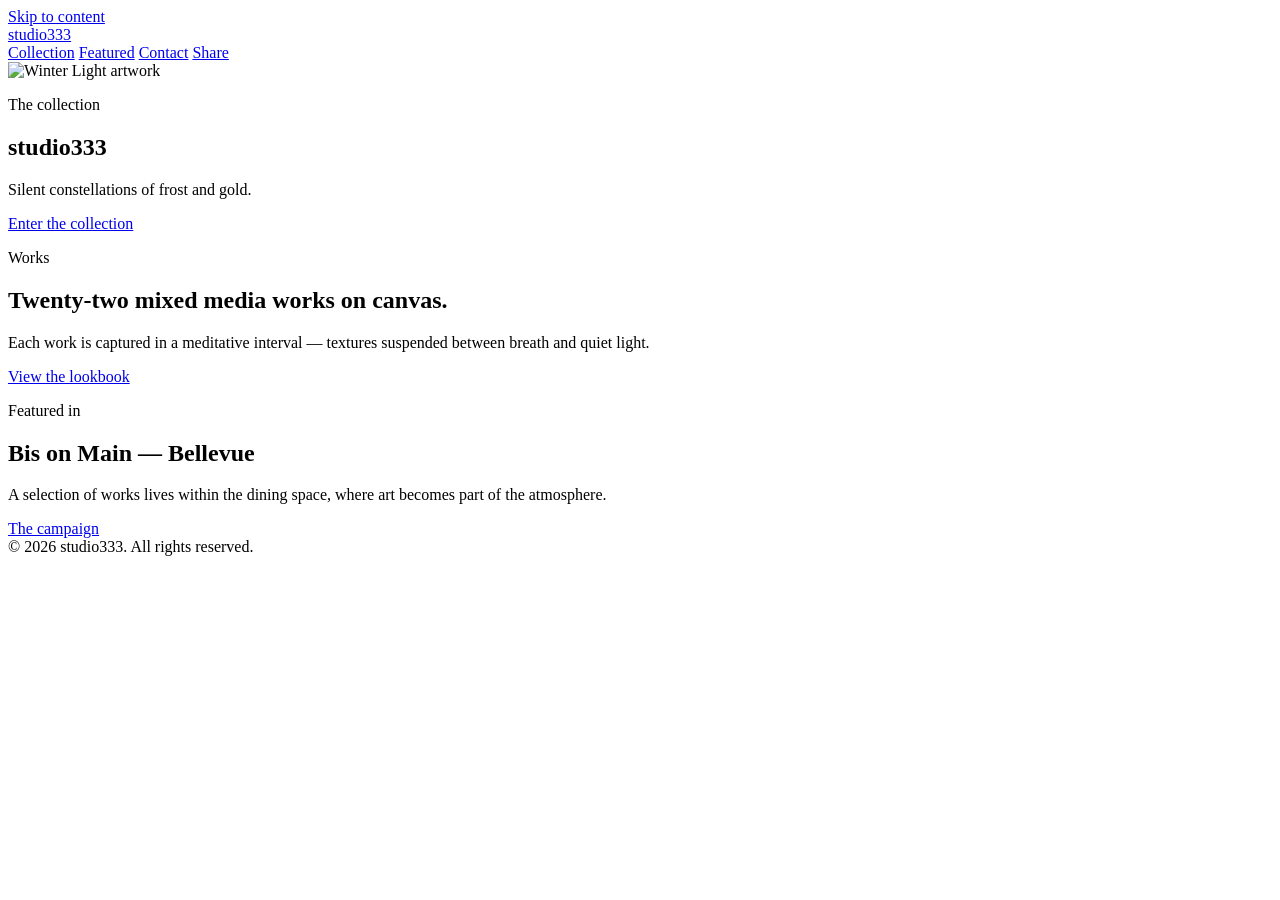
==== index.html @ 2d56fe93 "Maison house pages: homepage, featured, share, viewing-room JS" ====
<!DOCTYPE html>
<html lang="en">
<head>
  <meta charset="UTF-8" />
  <meta name="viewport" content="width=device-width, initial-scale=1.0" />
  <title>studio333</title>
  <link rel="preconnect" href="https://fonts.googleapis.com" />
  <link rel="preconnect" href="https://fonts.gstatic.com" crossorigin />
  <link href="https://fonts.googleapis.com/css2?family=Bodoni+Moda:opsz,wght@6..96,400;6..96,500&family=Inter+Tight:wght@300;400&display=swap" rel="stylesheet" />
  <link rel="stylesheet" href="styles.css" />
</head>
<body>
  <a class="skip" href="#main">Skip to content</a>
  <header class="mast">
    <a class="wordmark" href="index.html">studio333</a>
    <nav aria-label="Maison">
        <a href="gallery.html">Collection</a>
        <a href="featured.html">Featured</a>
        <a href="contact.html">Contact</a>
        <a href="qr.html">Share</a>
    </nav>
  </header>

  <main id="main">
    <section class="hero">
      <img src="assets/art-01.jpg" alt="Winter Light artwork" />
      <div class="hero-copy">
        <p class="kicker">The collection</p>
        <h1 class="display">studio333</h1>
        <p class="lede">Silent constellations of frost and gold.</p>
        <a class="link-line" href="gallery.html">Enter the collection</a>
      </div>
    </section>
    <section class="home-band">
      <div class="home-split">
        <div>
          <p class="kicker">Works</p>
          <h2>Twenty-two mixed media works on canvas.</h2>
          <p class="lede">Each work is captured in a meditative interval — textures suspended between breath and quiet light.</p>
          <a class="link-line" href="gallery.html">View the lookbook</a>
        </div>
        <div class="teaser">
          <p class="kicker">Featured in</p>
          <h2>Bis on Main — Bellevue</h2>
          <p class="lede">A selection of works lives within the dining space, where art becomes part of the atmosphere.</p>
          <a class="link-line" href="featured.html">The campaign</a>
        </div>
      </div>
    </section>
  </main>
  <footer class="colophon">
    <span>© 2026 studio333. All rights reserved.</span>
  </footer>

</body>
</html>
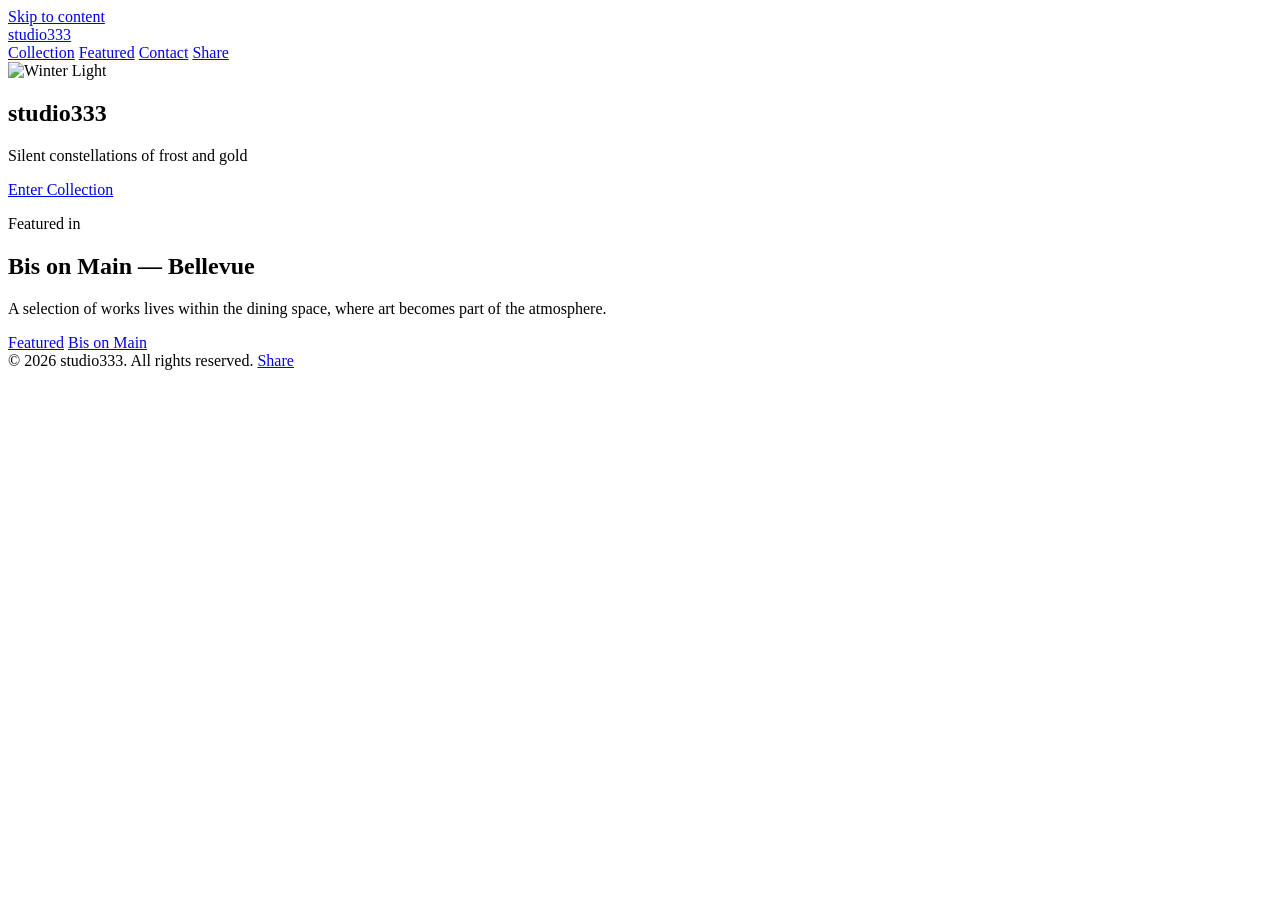
==== commit 11a2cd72: "Maison redesign: house pages, share card, and viewing-room script" ====
--- a/index.html
+++ b/index.html
@@ -6,51 +6,46 @@
   <title>studio333</title>
   <link rel="preconnect" href="https://fonts.googleapis.com" />
   <link rel="preconnect" href="https://fonts.gstatic.com" crossorigin />
-  <link href="https://fonts.googleapis.com/css2?family=Bodoni+Moda:opsz,wght@6..96,400;6..96,500&family=Inter+Tight:wght@300;400&display=swap" rel="stylesheet" />
+  <link href="https://fonts.googleapis.com/css2?family=Bodoni+Moda:ital,opsz,wght@0,6..96,400;0,6..96,500;1,6..96,400&family=Inter+Tight:wght@300;400&display=swap" rel="stylesheet" />
   <link rel="stylesheet" href="styles.css" />
 </head>
-<body>
+<body class="skin-dark page-home">
   <a class="skip" href="#main">Skip to content</a>
   <header class="mast">
     <a class="wordmark" href="index.html">studio333</a>
-    <nav aria-label="Maison">
-        <a href="gallery.html">Collection</a>
-        <a href="featured.html">Featured</a>
-        <a href="contact.html">Contact</a>
-        <a href="qr.html">Share</a>
+    <nav class="nav" aria-label="Primary">
+      <a class="nav-link" href="gallery.html">Collection</a>
+      <a class="nav-link" href="featured.html">Featured</a>
+      <a class="nav-link" href="contact.html">Contact</a>
+      <a class="nav-link" href="qr.html">Share</a>
     </nav>
   </header>
 
   <main id="main">
-    <section class="hero">
-      <img src="assets/art-01.jpg" alt="Winter Light artwork" />
-      <div class="hero-copy">
-        <p class="kicker">The collection</p>
+    <section class="campaign" aria-label="Opening">
+      <img class="campaign-image" src="assets/art-01.jpg" alt="Winter Light" />
+      <div class="campaign-veil" aria-hidden="true"></div>
+      <div class="campaign-copy">
         <h1 class="display">studio333</h1>
-        <p class="lede">Silent constellations of frost and gold.</p>
-        <a class="link-line" href="gallery.html">Enter the collection</a>
+        <p class="lede">Silent constellations of frost and gold</p>
+        <a class="text-link" href="gallery.html">Enter Collection</a>
       </div>
     </section>
-    <section class="home-band">
-      <div class="home-split">
-        <div>
-          <p class="kicker">Works</p>
-          <h2>Twenty-two mixed media works on canvas.</h2>
-          <p class="lede">Each work is captured in a meditative interval — textures suspended between breath and quiet light.</p>
-          <a class="link-line" href="gallery.html">View the lookbook</a>
-        </div>
-        <div class="teaser">
-          <p class="kicker">Featured in</p>
-          <h2>Bis on Main — Bellevue</h2>
-          <p class="lede">A selection of works lives within the dining space, where art becomes part of the atmosphere.</p>
-          <a class="link-line" href="featured.html">The campaign</a>
-        </div>
+
+    <section class="home-featured" aria-labelledby="featured-heading">
+      <p class="label">Featured in</p>
+      <h2 id="featured-heading" class="title-lg">Bis on Main — Bellevue</h2>
+      <p class="body">A selection of works lives within the dining space, where art becomes part of the atmosphere.</p>
+      <div class="link-row">
+        <a class="text-link" href="featured.html">Featured</a>
+        <a class="text-link" href="https://bobbymoorerestaurants.com/" target="_blank" rel="noopener">Bis on Main</a>
       </div>
     </section>
   </main>
+
   <footer class="colophon">
-    <span>© 2026 studio333. All rights reserved.</span>
+    <span class="copyright">© 2026 studio333. All rights reserved.</span>
+    <a class="nav-link" href="qr.html">Share</a>
   </footer>
-
 </body>
 </html>
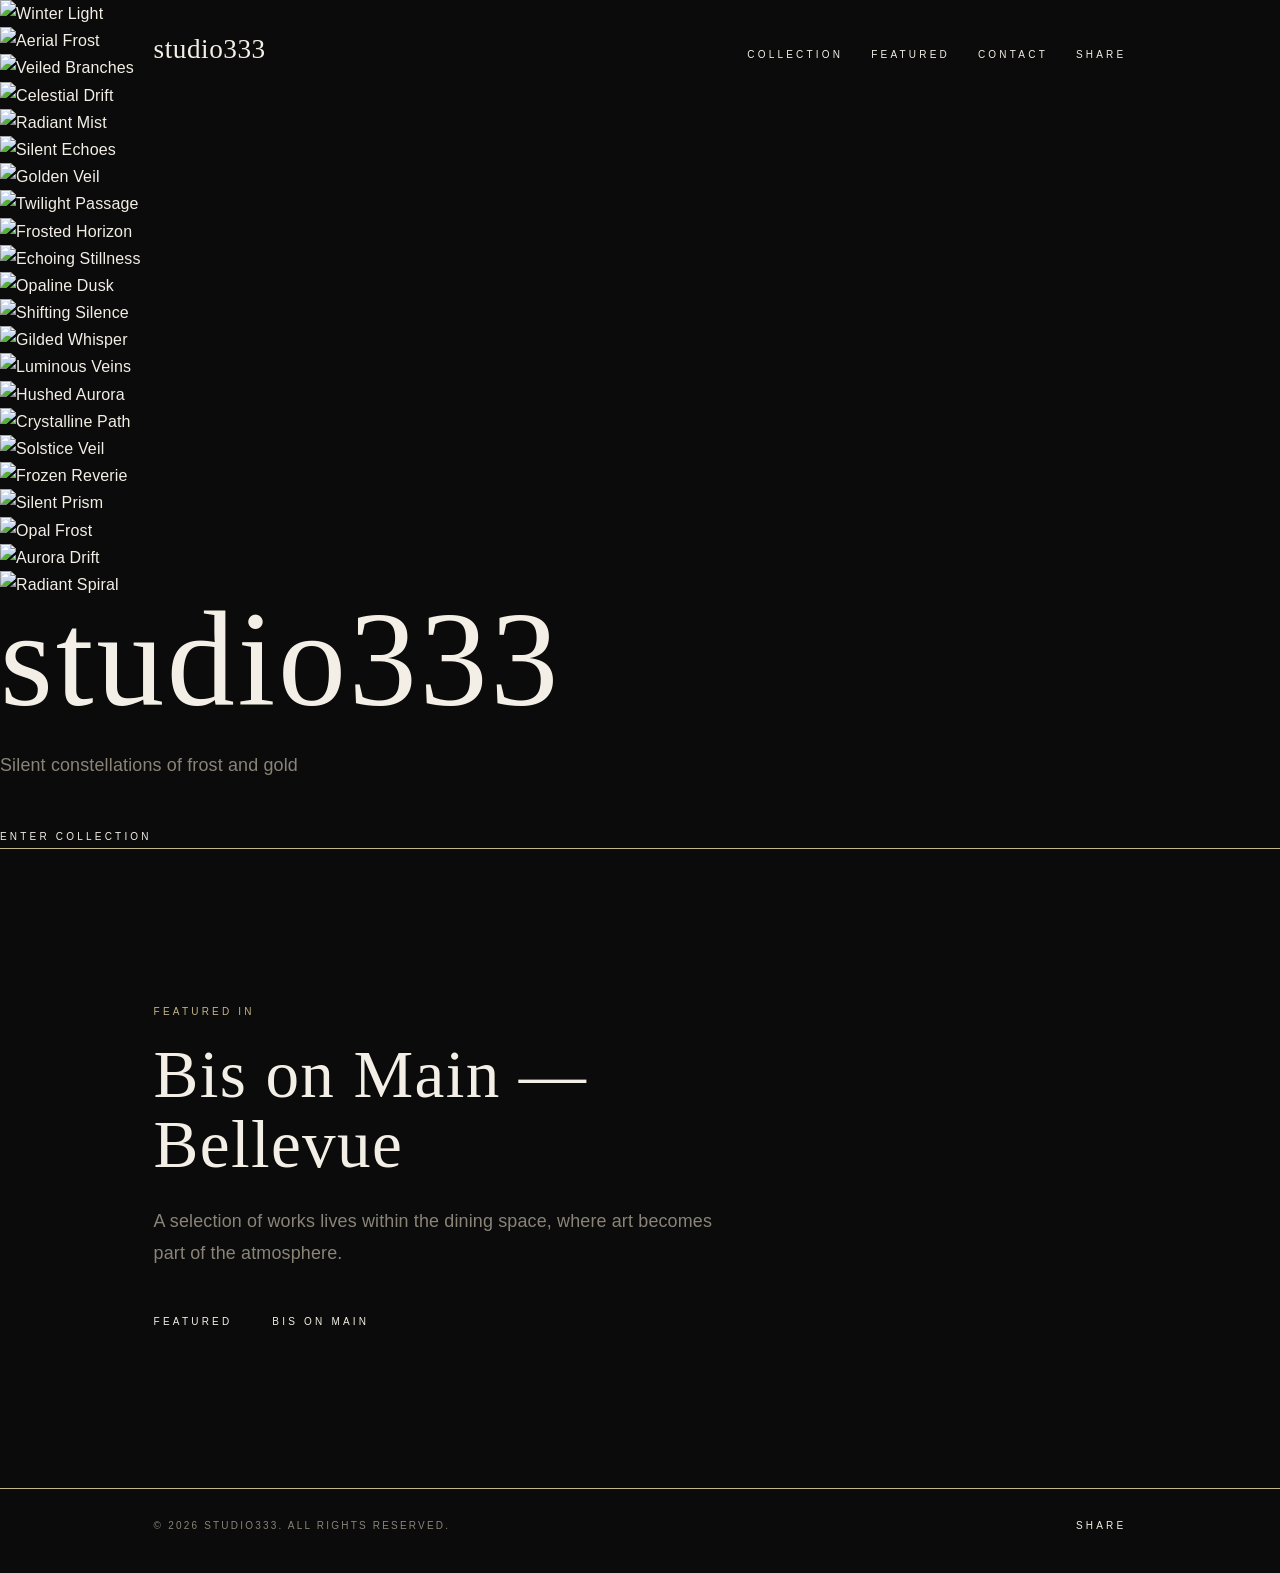
==== commit a7c0ed49: "Option: dissolving mosaic homepage of all 22 works" ====
--- a/index.html
+++ b/index.html
@@ -8,8 +8,9 @@
   <link rel="preconnect" href="https://fonts.gstatic.com" crossorigin />
   <link href="https://fonts.googleapis.com/css2?family=Bodoni+Moda:ital,opsz,wght@0,6..96,400;0,6..96,500;1,6..96,400&family=Inter+Tight:wght@300;400&display=swap" rel="stylesheet" />
   <link rel="stylesheet" href="styles.css" />
+  <link rel="stylesheet" href="dissolve.css" />
 </head>
-<body class="skin-dark page-home">
+<body class="skin-dark page-home option-dissolve">
   <a class="skip" href="#main">Skip to content</a>
   <header class="mast">
     <a class="wordmark" href="index.html">studio333</a>
@@ -22,13 +23,36 @@
   </header>
 
   <main id="main">
-    <section class="campaign" aria-label="Opening">
-      <img class="campaign-image" src="assets/art-01.jpg" alt="Winter Light" />
-      <div class="campaign-veil" aria-hidden="true"></div>
-      <div class="campaign-copy">
+    <section class="mosaic-stage" aria-label="Collection mosaic">
+      <div class="mosaic" id="mosaic">
+        <figure class="tile tile--wide" data-title="Winter Light"><img src="assets/art-01.jpg" alt="Winter Light" /></figure>
+        <figure class="tile tile--tall" data-title="Aerial Frost"><img src="assets/art-02.jpg" alt="Aerial Frost" /></figure>
+        <figure class="tile" data-title="Veiled Branches"><img src="assets/art-03.jpg" alt="Veiled Branches" /></figure>
+        <figure class="tile tile--wide" data-title="Celestial Drift"><img src="assets/art-04.jpg" alt="Celestial Drift" /></figure>
+        <figure class="tile" data-title="Radiant Mist"><img src="assets/art-05.jpg" alt="Radiant Mist" /></figure>
+        <figure class="tile" data-title="Silent Echoes"><img src="assets/art-06.jpg" alt="Silent Echoes" /></figure>
+        <figure class="tile" data-title="Golden Veil"><img src="assets/art-07.jpg" alt="Golden Veil" /></figure>
+        <figure class="tile tile--wide" data-title="Twilight Passage"><img src="assets/art-08.jpg" alt="Twilight Passage" /></figure>
+        <figure class="tile tile--tall" data-title="Frosted Horizon"><img src="assets/art-09.jpg" alt="Frosted Horizon" /></figure>
+        <figure class="tile" data-title="Echoing Stillness"><img src="assets/art-10.jpg" alt="Echoing Stillness" /></figure>
+        <figure class="tile" data-title="Opaline Dusk"><img src="assets/art-11.jpg" alt="Opaline Dusk" /></figure>
+        <figure class="tile" data-title="Shifting Silence"><img src="assets/art-12.jpg" alt="Shifting Silence" /></figure>
+        <figure class="tile tile--wide" data-title="Gilded Whisper"><img src="assets/art-13.jpg" alt="Gilded Whisper" /></figure>
+        <figure class="tile" data-title="Luminous Veins"><img src="assets/art-14.jpg" alt="Luminous Veins" /></figure>
+        <figure class="tile tile--tall" data-title="Hushed Aurora"><img src="assets/art-15.jpg" alt="Hushed Aurora" /></figure>
+        <figure class="tile" data-title="Crystalline Path"><img src="assets/art-16.jpg" alt="Crystalline Path" /></figure>
+        <figure class="tile tile--wide" data-title="Solstice Veil"><img src="assets/art-17.jpg" alt="Solstice Veil" /></figure>
+        <figure class="tile" data-title="Frozen Reverie"><img src="assets/art-18.jpg" alt="Frozen Reverie" /></figure>
+        <figure class="tile" data-title="Silent Prism"><img src="assets/art-19.jpg" alt="Silent Prism" /></figure>
+        <figure class="tile" data-title="Opal Frost"><img src="assets/art-20.jpg" alt="Opal Frost" /></figure>
+        <figure class="tile" data-title="Aurora Drift"><img src="assets/art-21.jpg" alt="Aurora Drift" /></figure>
+        <figure class="tile tile--wide" data-title="Radiant Spiral"><img src="assets/art-22.jpg" alt="Radiant Spiral" /></figure>
+      </div>
+      <div class="mosaic-veil" aria-hidden="true"></div>
+      <div class="mosaic-copy">
         <h1 class="display">studio333</h1>
         <p class="lede">Silent constellations of frost and gold</p>
-        <a class="text-link" href="gallery.html">Enter Collection</a>
+        <a class="text-link" id="enter-collection" href="gallery.html">Enter Collection</a>
       </div>
     </section>
 
@@ -47,5 +71,6 @@
     <span class="copyright">© 2026 studio333. All rights reserved.</span>
     <a class="nav-link" href="qr.html">Share</a>
   </footer>
+  <script src="dissolve.js" defer></script>
 </body>
 </html>
--- a/styles.css
+++ b/styles.css
@@ -0,0 +1,683 @@
+/* studio333 — maison system
+   Ground, ivory, stone. Champagne gold is hairline only. */
+
+:root {
+  --ground: #0b0b0b;
+  --ground-raised: #111111;
+  --ivory: #f3efe6;
+  --gold: #c4b48a;
+  --stone: #8a8478;
+  --gutter: clamp(32px, 12vw, 11rem);
+  --rhythm: clamp(4rem, 12vw, 10rem);
+  --fade: 900ms cubic-bezier(0.22, 1, 0.36, 1);
+  --label-size: 10px;
+  --label-track: 0.32em;
+}
+
+*,
+*::before,
+*::after {
+  box-sizing: border-box;
+}
+
+html {
+  scroll-behavior: smooth;
+}
+
+html,
+body {
+  margin: 0;
+  min-height: 100%;
+}
+
+body {
+  display: flex;
+  flex-direction: column;
+  min-height: 100vh;
+  font-family: "Inter Tight", "Helvetica Neue", sans-serif;
+  font-weight: 300;
+  font-size: 1rem;
+  line-height: 1.7;
+  letter-spacing: 0.01em;
+  -webkit-font-smoothing: antialiased;
+  text-rendering: optimizeLegibility;
+}
+
+main {
+  flex: 1 0 auto;
+}
+
+img {
+  max-width: 100%;
+  height: auto;
+  display: block;
+  border: 0;
+}
+
+h1,
+h2,
+h3,
+p,
+figure {
+  margin: 0;
+}
+
+button,
+input,
+textarea {
+  font: inherit;
+  color: inherit;
+  background: none;
+  border: 0;
+  border-radius: 0;
+  appearance: none;
+}
+
+button {
+  cursor: pointer;
+  padding: 0;
+}
+
+a {
+  color: inherit;
+}
+
+/* ── Skins ── */
+
+.skin-dark {
+  background: var(--ground);
+  color: var(--ivory);
+}
+
+.skin-ivory {
+  background: var(--ivory);
+  color: var(--ground);
+}
+
+/* ── Type ── */
+
+.wordmark,
+.display,
+.title-lg,
+.room-title {
+  font-family: "Bodoni Moda", "Times New Roman", serif;
+  font-weight: 400;
+  font-optical-sizing: auto;
+  letter-spacing: 0.02em;
+}
+
+.label,
+.nav-link,
+.text-link,
+.look-num,
+.look-name,
+.copyright,
+.qr-caption,
+.qr-domain,
+.room-medium,
+.desk-submit {
+  font-family: "Inter Tight", "Helvetica Neue", sans-serif;
+  font-size: var(--label-size);
+  letter-spacing: var(--label-track);
+  text-transform: uppercase;
+  font-weight: 400;
+}
+
+.label {
+  color: var(--gold);
+  margin: 0 0 1.25rem;
+}
+
+.skin-ivory .label {
+  color: var(--gold);
+}
+
+.display {
+  font-size: clamp(3.4rem, 11vw, 8.5rem);
+  line-height: 0.9;
+  font-weight: 400;
+}
+
+.display--quiet {
+  font-size: clamp(2.4rem, 7vw, 4.5rem);
+}
+
+.title-lg {
+  font-size: clamp(2rem, 5.4vw, 4.2rem);
+  line-height: 1.05;
+  font-weight: 400;
+  max-width: 14ch;
+}
+
+.lede,
+.body {
+  font-weight: 300;
+  font-size: clamp(0.95rem, 1.4vw, 1.125rem);
+  line-height: 1.8;
+  color: var(--stone);
+  max-width: 36rem;
+}
+
+.lede {
+  margin: 1.75rem 0 2.5rem;
+}
+
+.body {
+  margin: 1.5rem 0 0;
+}
+
+/* ── Links: tracked labels, hairline underline that draws ── */
+
+.nav-link,
+.text-link {
+  text-decoration: none;
+  color: inherit;
+  display: inline-block;
+  padding-bottom: 0.35em;
+  background-image: linear-gradient(var(--gold), var(--gold));
+  background-size: 0 1px;
+  background-position: 0 100%;
+  background-repeat: no-repeat;
+  transition: background-size var(--fade);
+}
+
+.nav-link:hover,
+.nav-link:focus-visible,
+.text-link:hover,
+.text-link:focus-visible,
+.nav-link.is-current {
+  background-size: 100% 1px;
+}
+
+.nav-link.is-current {
+  color: inherit;
+}
+
+.link-row {
+  display: flex;
+  flex-wrap: wrap;
+  gap: 1.5rem 2.5rem;
+  margin-top: 2.75rem;
+}
+
+/* ── Skip ── */
+
+.skip {
+  position: absolute;
+  left: var(--gutter);
+  top: 0;
+  z-index: 100;
+  padding: 0.6rem 0;
+  transform: translateY(-120%);
+  background: var(--ground);
+  color: var(--ivory);
+  font-family: "Inter Tight", sans-serif;
+  font-size: var(--label-size);
+  letter-spacing: var(--label-track);
+  text-transform: uppercase;
+  text-decoration: none;
+}
+
+.skip:focus {
+  transform: translateY(0);
+}
+
+/* ── Mast ── */
+
+.mast {
+  display: flex;
+  flex-direction: column;
+  align-items: flex-start;
+  gap: 1.25rem;
+  padding: 1.75rem var(--gutter) 1.5rem;
+  position: relative;
+  z-index: 20;
+}
+
+.page-home .mast,
+.page-featured .mast {
+  position: absolute;
+  top: 0;
+  left: 0;
+  right: 0;
+  color: var(--ivory);
+}
+
+.wordmark {
+  font-size: clamp(1.35rem, 2.2vw, 1.7rem);
+  line-height: 1;
+  text-decoration: none;
+  color: inherit;
+}
+
+.nav {
+  display: flex;
+  flex-wrap: wrap;
+  gap: 0.85rem 1.75rem;
+}
+
+@media (min-width: 800px) {
+  .mast {
+    flex-direction: row;
+    align-items: baseline;
+    justify-content: space-between;
+    padding-top: 2.25rem;
+  }
+}
+
+/* ── Campaign ── */
+
+.campaign {
+  position: relative;
+  min-height: 100vh;
+  min-height: 100dvh;
+  display: flex;
+  align-items: flex-end;
+  padding: 0 var(--gutter) clamp(3.5rem, 8vw, 6.5rem);
+  overflow: hidden;
+}
+
+.campaign-image {
+  position: absolute;
+  inset: 0;
+  width: 100%;
+  height: 100%;
+  max-width: none;
+  object-fit: cover;
+  object-position: center;
+}
+
+.campaign-veil {
+  position: absolute;
+  inset: 0;
+  background:
+    linear-gradient(to top, rgba(11, 11, 11, 0.78) 0%, rgba(11, 11, 11, 0.28) 46%, rgba(11, 11, 11, 0.22) 100%);
+  pointer-events: none;
+}
+
+.campaign-copy {
+  position: relative;
+  z-index: 2;
+  max-width: 40rem;
+  padding-top: 7rem;
+}
+
+.campaign-copy .display {
+  margin-top: 0.15em;
+}
+
+/* ── Home featured teaser ── */
+
+.home-featured {
+  padding: var(--rhythm) var(--gutter);
+  border-top: 1px solid var(--gold);
+}
+
+.home-featured .title-lg {
+  margin: 0;
+}
+
+/* ── Collection intro ── */
+
+.collection-intro {
+  padding: clamp(2.5rem, 8vw, 6rem) var(--gutter) var(--rhythm);
+  max-width: 52rem;
+}
+
+.collection-intro .title-lg {
+  max-width: 16ch;
+}
+
+/* ── Lookbook ── */
+
+.lookbook {
+  display: grid;
+  grid-template-columns: 1fr;
+  gap: clamp(3.5rem, 10vw, 8rem) clamp(1.5rem, 4vw, 3.5rem);
+  padding: 0 var(--gutter) var(--rhythm);
+}
+
+.look {
+  margin: 0;
+}
+
+.look-open {
+  display: block;
+  width: 100%;
+  text-align: left;
+  color: inherit;
+}
+
+.look-open img {
+  width: 100%;
+  height: auto;
+  opacity: 1;
+  transition: opacity var(--fade);
+}
+
+.look-open:hover img,
+.look-open:focus-visible img {
+  opacity: 0.88;
+}
+
+.look figcaption {
+  display: flex;
+  align-items: baseline;
+  gap: 1.25rem;
+  margin-top: 0.9rem;
+}
+
+.look-num {
+  color: var(--gold);
+}
+
+.look-name {
+  color: var(--ivory);
+}
+
+.look--bleed img {
+  width: 100%;
+  height: min(88vh, 58rem);
+  object-fit: cover;
+}
+
+@media (min-width: 860px) {
+  .lookbook {
+    grid-template-columns: 1fr 1fr;
+  }
+
+  .look--bleed {
+    grid-column: 1 / -1;
+  }
+
+  .look--rise {
+    padding-top: 8vw;
+  }
+
+  .look--fall {
+    padding-top: 0;
+  }
+}
+
+/* ── Viewing room ── */
+
+.room[hidden] {
+  display: none !important;
+}
+
+.room {
+  position: fixed;
+  inset: 0;
+  z-index: 80;
+  background: var(--ground);
+  color: var(--ivory);
+  display: grid;
+  grid-template-columns: 1fr;
+  grid-template-rows: auto 1fr auto;
+  padding: 1.5rem var(--gutter) 2rem;
+  opacity: 1;
+  transition: opacity var(--fade);
+}
+
+.room.is-enter,
+.room.is-crossfade {
+  opacity: 0;
+}
+
+.room-close {
+  justify-self: end;
+  align-self: start;
+}
+
+.room-stage {
+  display: flex;
+  flex-direction: column;
+  align-items: center;
+  justify-content: center;
+  min-height: 0;
+  gap: 1.5rem;
+}
+
+.room-stage img {
+  max-height: min(68vh, 780px);
+  width: auto;
+  max-width: 100%;
+  object-fit: contain;
+}
+
+.room-meta {
+  text-align: center;
+}
+
+.room-meta .label {
+  margin-bottom: 0.7rem;
+}
+
+.room-title {
+  font-size: clamp(1.6rem, 3.4vw, 2.6rem);
+  line-height: 1.1;
+}
+
+.room-medium {
+  margin-top: 0.7rem;
+  color: var(--stone);
+  letter-spacing: 0.22em;
+}
+
+.room-prev,
+.room-next {
+  justify-self: center;
+}
+
+body.is-room {
+  overflow: hidden;
+}
+
+@media (min-width: 860px) {
+  .room {
+    grid-template-columns: auto 1fr auto;
+    grid-template-rows: auto 1fr;
+    align-items: center;
+    column-gap: 2vw;
+  }
+
+  .room-close {
+    grid-column: 3;
+    grid-row: 1;
+  }
+
+  .room-prev {
+    grid-column: 1;
+    grid-row: 1 / -1;
+    justify-self: start;
+  }
+
+  .room-next {
+    grid-column: 3;
+    grid-row: 1 / -1;
+    justify-self: end;
+  }
+
+  .room-stage {
+    grid-column: 2;
+    grid-row: 1 / -1;
+  }
+}
+
+/* ── Contact desk ── */
+
+.desk {
+  padding: clamp(3rem, 10vw, 8rem) var(--gutter) var(--rhythm);
+  max-width: calc(34rem + var(--gutter) * 2);
+}
+
+.desk .title-lg {
+  max-width: 12ch;
+}
+
+.desk-form {
+  position: relative;
+  margin-top: 3.5rem;
+  display: flex;
+  flex-direction: column;
+  gap: 2.25rem;
+  padding-top: 2.25rem;
+  border-top: 1px solid var(--gold);
+}
+
+.field {
+  display: flex;
+  flex-direction: column;
+  gap: 0.65rem;
+}
+
+.field input,
+.field textarea {
+  width: 100%;
+  padding: 0.7rem 0 0.85rem;
+  border-bottom: 1px solid var(--gold);
+  outline: none;
+  resize: none;
+  transition: border-color var(--fade);
+}
+
+.skin-ivory .field input,
+.skin-ivory .field textarea {
+  color: var(--ground);
+}
+
+.field input:focus,
+.field textarea:focus {
+  border-bottom-color: var(--ground);
+}
+
+.skin-dark .field input:focus,
+.skin-dark .field textarea:focus {
+  border-bottom-color: var(--ivory);
+}
+
+.desk-submit {
+  align-self: flex-start;
+  margin-top: 0.5rem;
+}
+
+.hp {
+  position: absolute;
+  width: 1px;
+  height: 1px;
+  padding: 0;
+  margin: -1px;
+  overflow: hidden;
+  clip: rect(0, 0, 0, 0);
+  white-space: nowrap;
+  border: 0;
+}
+
+/* ── Share ── */
+
+.share-card {
+  min-height: calc(100vh - 10rem);
+  min-height: calc(100dvh - 10rem);
+  display: flex;
+  flex-direction: column;
+  justify-content: center;
+  padding: 3rem var(--gutter) var(--rhythm);
+}
+
+.share-card .display {
+  margin-bottom: 3.5rem;
+}
+
+.share-mark {
+  max-width: 13.5rem;
+}
+
+.share-mark img {
+  width: 100%;
+  height: auto;
+}
+
+.share-mark figcaption {
+  margin-top: 2rem;
+}
+
+.qr-caption {
+  color: var(--ivory);
+  margin: 0 0 0.45rem;
+}
+
+.qr-domain {
+  color: var(--stone);
+  letter-spacing: 0.22em;
+  text-transform: none;
+}
+
+/* ── Colophon ── */
+
+.colophon {
+  display: flex;
+  flex-wrap: wrap;
+  align-items: baseline;
+  justify-content: space-between;
+  gap: 1rem 2rem;
+  padding: 1.75rem var(--gutter) 2.25rem;
+  border-top: 1px solid var(--gold);
+  margin-top: auto;
+}
+
+.copyright {
+  color: var(--stone);
+  letter-spacing: 0.22em;
+}
+
+.page-featured {
+  position: relative;
+}
+
+.page-featured .colophon {
+  position: absolute;
+  left: 0;
+  right: 0;
+  bottom: 0;
+  z-index: 3;
+  border-top-color: var(--gold);
+}
+
+.page-featured .campaign {
+  padding-bottom: 6.5rem;
+}
+
+/* ── Focus ── */
+
+:focus {
+  outline: none;
+}
+
+:focus-visible {
+  outline: 1px solid var(--gold);
+  outline-offset: 4px;
+}
+
+.look-open:focus-visible {
+  outline-offset: 6px;
+}
+
+/* ── Reduced motion ── */
+
+@media (prefers-reduced-motion: reduce) {
+  html {
+    scroll-behavior: auto;
+  }
+
+  *,
+  *::before,
+  *::after {
+    animation-duration: 0.01ms !important;
+    animation-iteration-count: 1 !important;
+    transition-duration: 0.01ms !important;
+  }
+
+  .look-open img {
+    opacity: 1;
+  }
+}
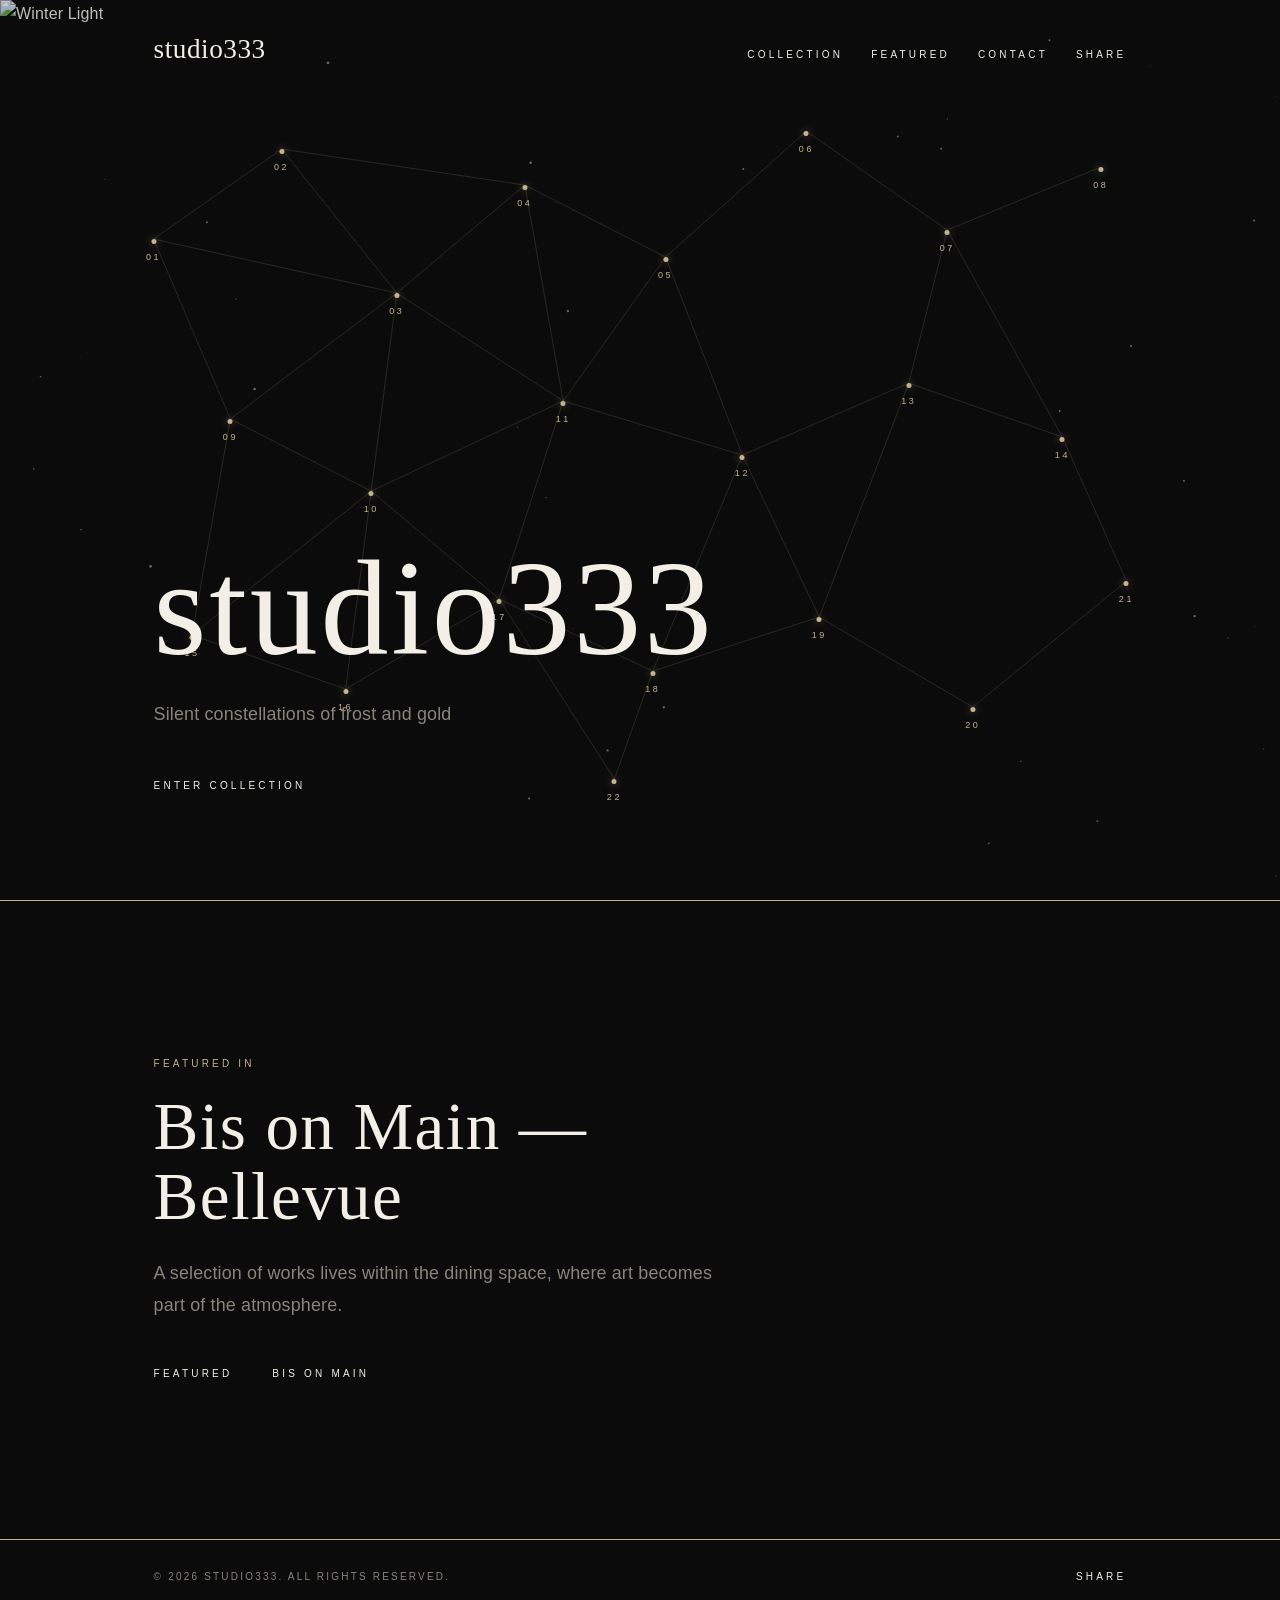
==== commit ec0c6eb0: "Option: frost-and-gold constellation homepage" ====
--- a/index.html
+++ b/index.html
@@ -8,9 +8,9 @@
   <link rel="preconnect" href="https://fonts.gstatic.com" crossorigin />
   <link href="https://fonts.googleapis.com/css2?family=Bodoni+Moda:ital,opsz,wght@0,6..96,400;0,6..96,500;1,6..96,400&family=Inter+Tight:wght@300;400&display=swap" rel="stylesheet" />
   <link rel="stylesheet" href="styles.css" />
-  <link rel="stylesheet" href="dissolve.css" />
+  <link rel="stylesheet" href="constellation.css" />
 </head>
-<body class="skin-dark page-home option-dissolve">
+<body class="skin-dark page-home option-constellation">
   <a class="skip" href="#main">Skip to content</a>
   <header class="mast">
     <a class="wordmark" href="index.html">studio333</a>
@@ -23,36 +23,41 @@
   </header>
 
   <main id="main">
-    <section class="mosaic-stage" aria-label="Collection mosaic">
-      <div class="mosaic" id="mosaic">
-        <figure class="tile tile--wide" data-title="Winter Light"><img src="assets/art-01.jpg" alt="Winter Light" /></figure>
-        <figure class="tile tile--tall" data-title="Aerial Frost"><img src="assets/art-02.jpg" alt="Aerial Frost" /></figure>
-        <figure class="tile" data-title="Veiled Branches"><img src="assets/art-03.jpg" alt="Veiled Branches" /></figure>
-        <figure class="tile tile--wide" data-title="Celestial Drift"><img src="assets/art-04.jpg" alt="Celestial Drift" /></figure>
-        <figure class="tile" data-title="Radiant Mist"><img src="assets/art-05.jpg" alt="Radiant Mist" /></figure>
-        <figure class="tile" data-title="Silent Echoes"><img src="assets/art-06.jpg" alt="Silent Echoes" /></figure>
-        <figure class="tile" data-title="Golden Veil"><img src="assets/art-07.jpg" alt="Golden Veil" /></figure>
-        <figure class="tile tile--wide" data-title="Twilight Passage"><img src="assets/art-08.jpg" alt="Twilight Passage" /></figure>
-        <figure class="tile tile--tall" data-title="Frosted Horizon"><img src="assets/art-09.jpg" alt="Frosted Horizon" /></figure>
-        <figure class="tile" data-title="Echoing Stillness"><img src="assets/art-10.jpg" alt="Echoing Stillness" /></figure>
-        <figure class="tile" data-title="Opaline Dusk"><img src="assets/art-11.jpg" alt="Opaline Dusk" /></figure>
-        <figure class="tile" data-title="Shifting Silence"><img src="assets/art-12.jpg" alt="Shifting Silence" /></figure>
-        <figure class="tile tile--wide" data-title="Gilded Whisper"><img src="assets/art-13.jpg" alt="Gilded Whisper" /></figure>
-        <figure class="tile" data-title="Luminous Veins"><img src="assets/art-14.jpg" alt="Luminous Veins" /></figure>
-        <figure class="tile tile--tall" data-title="Hushed Aurora"><img src="assets/art-15.jpg" alt="Hushed Aurora" /></figure>
-        <figure class="tile" data-title="Crystalline Path"><img src="assets/art-16.jpg" alt="Crystalline Path" /></figure>
-        <figure class="tile tile--wide" data-title="Solstice Veil"><img src="assets/art-17.jpg" alt="Solstice Veil" /></figure>
-        <figure class="tile" data-title="Frozen Reverie"><img src="assets/art-18.jpg" alt="Frozen Reverie" /></figure>
-        <figure class="tile" data-title="Silent Prism"><img src="assets/art-19.jpg" alt="Silent Prism" /></figure>
-        <figure class="tile" data-title="Opal Frost"><img src="assets/art-20.jpg" alt="Opal Frost" /></figure>
-        <figure class="tile" data-title="Aurora Drift"><img src="assets/art-21.jpg" alt="Aurora Drift" /></figure>
-        <figure class="tile tile--wide" data-title="Radiant Spiral"><img src="assets/art-22.jpg" alt="Radiant Spiral" /></figure>
+    <section class="campaign" aria-label="Opening">
+      <img class="campaign-image" src="assets/art-01.jpg" alt="Winter Light" />
+      <div class="campaign-veil" aria-hidden="true"></div>
+      <div class="sky" aria-hidden="true">
+        <canvas id="dust"></canvas>
+        <svg id="lines"></svg>
       </div>
-      <div class="mosaic-veil" aria-hidden="true"></div>
-      <div class="mosaic-copy">
+      <div class="stars">
+        <a class="star" style="left:12%;top:28%" href="gallery.html#work-01" aria-label="Winter Light">01</a>
+        <a class="star" style="left:22%;top:18%" href="gallery.html#work-02" aria-label="Aerial Frost">02</a>
+        <a class="star" style="left:31%;top:34%" href="gallery.html#work-03" aria-label="Veiled Branches">03</a>
+        <a class="star" style="left:41%;top:22%" href="gallery.html#work-04" aria-label="Celestial Drift">04</a>
+        <a class="star" style="left:52%;top:30%" href="gallery.html#work-05" aria-label="Radiant Mist">05</a>
+        <a class="star" style="left:63%;top:16%" href="gallery.html#work-06" aria-label="Silent Echoes">06</a>
+        <a class="star" style="left:74%;top:27%" href="gallery.html#work-07" aria-label="Golden Veil">07</a>
+        <a class="star" style="left:86%;top:20%" href="gallery.html#work-08" aria-label="Twilight Passage">08</a>
+        <a class="star" style="left:18%;top:48%" href="gallery.html#work-09" aria-label="Frosted Horizon">09</a>
+        <a class="star" style="left:29%;top:56%" href="gallery.html#work-10" aria-label="Echoing Stillness">10</a>
+        <a class="star" style="left:44%;top:46%" href="gallery.html#work-11" aria-label="Opaline Dusk">11</a>
+        <a class="star" style="left:58%;top:52%" href="gallery.html#work-12" aria-label="Shifting Silence">12</a>
+        <a class="star" style="left:71%;top:44%" href="gallery.html#work-13" aria-label="Gilded Whisper">13</a>
+        <a class="star" style="left:83%;top:50%" href="gallery.html#work-14" aria-label="Luminous Veins">14</a>
+        <a class="star" style="left:15%;top:72%" href="gallery.html#work-15" aria-label="Hushed Aurora">15</a>
+        <a class="star" style="left:27%;top:78%" href="gallery.html#work-16" aria-label="Crystalline Path">16</a>
+        <a class="star" style="left:39%;top:68%" href="gallery.html#work-17" aria-label="Solstice Veil">17</a>
+        <a class="star" style="left:51%;top:76%" href="gallery.html#work-18" aria-label="Frozen Reverie">18</a>
+        <a class="star" style="left:64%;top:70%" href="gallery.html#work-19" aria-label="Silent Prism">19</a>
+        <a class="star" style="left:76%;top:80%" href="gallery.html#work-20" aria-label="Opal Frost">20</a>
+        <a class="star" style="left:88%;top:66%" href="gallery.html#work-21" aria-label="Aurora Drift">21</a>
+        <a class="star" style="left:48%;top:88%" href="gallery.html#work-22" aria-label="Radiant Spiral">22</a>
+      </div>
+      <div class="campaign-copy">
         <h1 class="display">studio333</h1>
         <p class="lede">Silent constellations of frost and gold</p>
-        <a class="text-link" id="enter-collection" href="gallery.html">Enter Collection</a>
+        <a class="text-link" href="gallery.html">Enter Collection</a>
       </div>
     </section>
 
@@ -71,6 +76,6 @@
     <span class="copyright">© 2026 studio333. All rights reserved.</span>
     <a class="nav-link" href="qr.html">Share</a>
   </footer>
-  <script src="dissolve.js" defer></script>
+  <script src="constellation.js" defer></script>
 </body>
 </html>
--- a/constellation.css
+++ b/constellation.css
@@ -0,0 +1,44 @@
+.sky { position: absolute; inset: 0; z-index: 1; pointer-events: none; }
+.sky canvas, .sky svg { position: absolute; inset: 0; width: 100%; height: 100%; }
+.stars { position: absolute; inset: 0; z-index: 2; pointer-events: none; }
+.star {
+  position: absolute;
+  pointer-events: auto;
+  color: var(--gold);
+  text-decoration: none;
+  font-size: 9px;
+  letter-spacing: 0.28em;
+  transform: translate(-50%, -50%);
+}
+.star::before {
+  content: "";
+  display: block;
+  width: 5px;
+  height: 5px;
+  margin: 0 auto 0.35rem;
+  border-radius: 50%;
+  background: var(--gold);
+  box-shadow: 0 0 8px rgba(196,180,138,0.55);
+}
+.page-home .campaign-copy {
+  opacity: 0;
+  transform: translateY(18px);
+  animation: cineIn 1.8s 0.4s cubic-bezier(0.22, 1, 0.36, 1) forwards;
+}
+@keyframes cineIn { to { opacity: 1; transform: none; } }
+.look.is-wait {
+  opacity: 0;
+  transform: translateY(20px);
+  transition: opacity 1.4s cubic-bezier(0.22, 1, 0.36, 1), transform 1.4s cubic-bezier(0.22, 1, 0.36, 1);
+}
+.look.is-seen { opacity: 1; transform: none; }
+.page-featured .campaign-copy {
+  opacity: 0;
+  animation: cineIn 1.6s 0.3s cubic-bezier(0.22, 1, 0.36, 1) forwards;
+}
+@media (prefers-reduced-motion: reduce) {
+  .page-home .campaign-copy,
+  .page-featured .campaign-copy { animation: none; opacity: 1; transform: none; }
+  .look.is-wait { opacity: 1; transform: none; }
+  .sky { display: none; }
+}
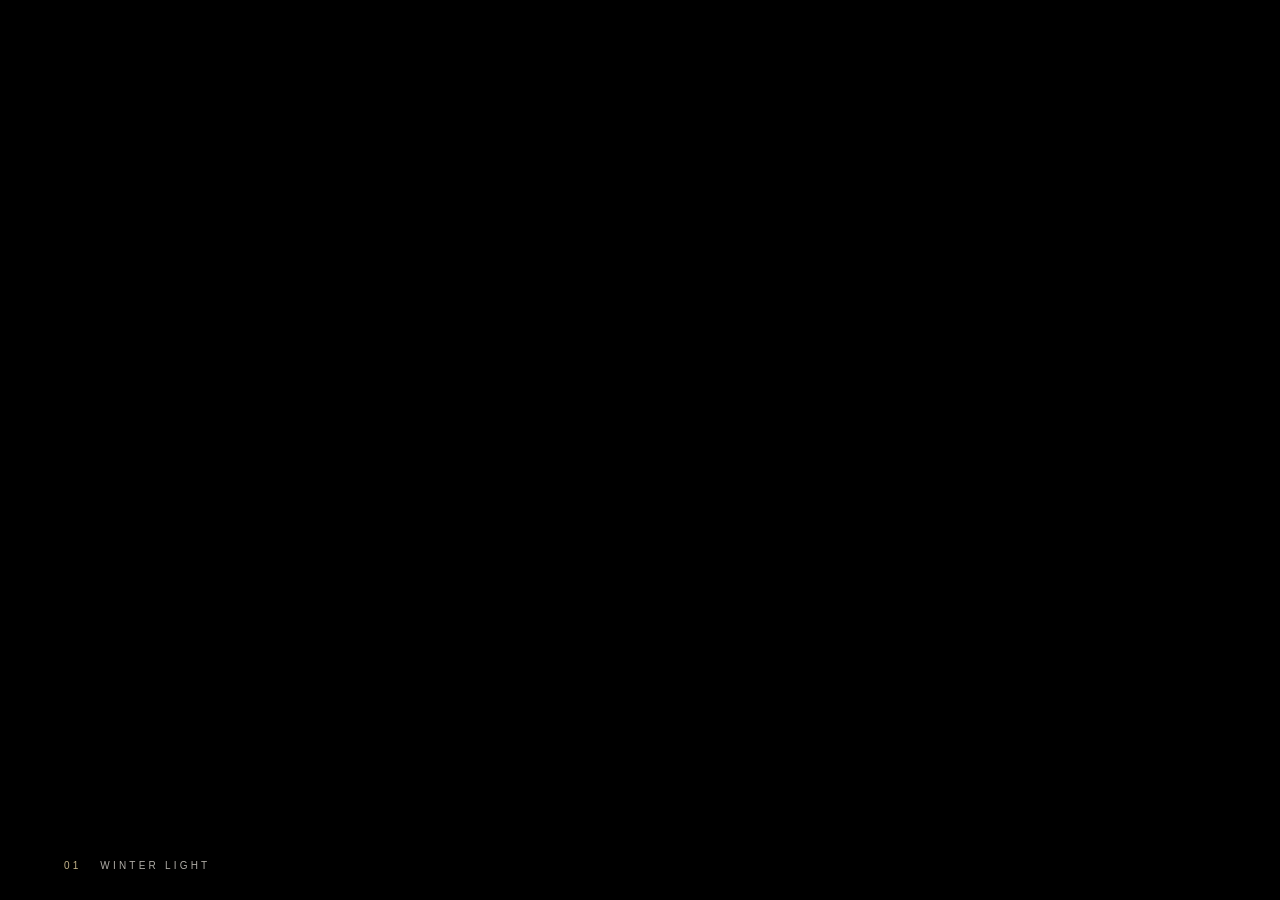
==== commit 3e80eb5e: "Campaign film homepage of all 22 works" ====
--- a/index.html
+++ b/index.html
@@ -8,11 +8,11 @@
   <link rel="preconnect" href="https://fonts.gstatic.com" crossorigin />
   <link href="https://fonts.googleapis.com/css2?family=Bodoni+Moda:ital,opsz,wght@0,6..96,400;0,6..96,500;1,6..96,400&family=Inter+Tight:wght@300;400&display=swap" rel="stylesheet" />
   <link rel="stylesheet" href="styles.css" />
-  <link rel="stylesheet" href="constellation.css" />
+  <link rel="stylesheet" href="film.css" />
 </head>
-<body class="skin-dark page-home option-constellation">
+<body class="skin-dark page-home page-film">
   <a class="skip" href="#main">Skip to content</a>
-  <header class="mast">
+  <header class="mast film-chrome">
     <a class="wordmark" href="index.html">studio333</a>
     <nav class="nav" aria-label="Primary">
       <a class="nav-link" href="gallery.html">Collection</a>
@@ -21,61 +21,39 @@
       <a class="nav-link" href="qr.html">Share</a>
     </nav>
   </header>
-
   <main id="main">
-    <section class="campaign" aria-label="Opening">
-      <img class="campaign-image" src="assets/art-01.jpg" alt="Winter Light" />
-      <div class="campaign-veil" aria-hidden="true"></div>
-      <div class="sky" aria-hidden="true">
-        <canvas id="dust"></canvas>
-        <svg id="lines"></svg>
-      </div>
-      <div class="stars">
-        <a class="star" style="left:12%;top:28%" href="gallery.html#work-01" aria-label="Winter Light">01</a>
-        <a class="star" style="left:22%;top:18%" href="gallery.html#work-02" aria-label="Aerial Frost">02</a>
-        <a class="star" style="left:31%;top:34%" href="gallery.html#work-03" aria-label="Veiled Branches">03</a>
-        <a class="star" style="left:41%;top:22%" href="gallery.html#work-04" aria-label="Celestial Drift">04</a>
-        <a class="star" style="left:52%;top:30%" href="gallery.html#work-05" aria-label="Radiant Mist">05</a>
-        <a class="star" style="left:63%;top:16%" href="gallery.html#work-06" aria-label="Silent Echoes">06</a>
-        <a class="star" style="left:74%;top:27%" href="gallery.html#work-07" aria-label="Golden Veil">07</a>
-        <a class="star" style="left:86%;top:20%" href="gallery.html#work-08" aria-label="Twilight Passage">08</a>
-        <a class="star" style="left:18%;top:48%" href="gallery.html#work-09" aria-label="Frosted Horizon">09</a>
-        <a class="star" style="left:29%;top:56%" href="gallery.html#work-10" aria-label="Echoing Stillness">10</a>
-        <a class="star" style="left:44%;top:46%" href="gallery.html#work-11" aria-label="Opaline Dusk">11</a>
-        <a class="star" style="left:58%;top:52%" href="gallery.html#work-12" aria-label="Shifting Silence">12</a>
-        <a class="star" style="left:71%;top:44%" href="gallery.html#work-13" aria-label="Gilded Whisper">13</a>
-        <a class="star" style="left:83%;top:50%" href="gallery.html#work-14" aria-label="Luminous Veins">14</a>
-        <a class="star" style="left:15%;top:72%" href="gallery.html#work-15" aria-label="Hushed Aurora">15</a>
-        <a class="star" style="left:27%;top:78%" href="gallery.html#work-16" aria-label="Crystalline Path">16</a>
-        <a class="star" style="left:39%;top:68%" href="gallery.html#work-17" aria-label="Solstice Veil">17</a>
-        <a class="star" style="left:51%;top:76%" href="gallery.html#work-18" aria-label="Frozen Reverie">18</a>
-        <a class="star" style="left:64%;top:70%" href="gallery.html#work-19" aria-label="Silent Prism">19</a>
-        <a class="star" style="left:76%;top:80%" href="gallery.html#work-20" aria-label="Opal Frost">20</a>
-        <a class="star" style="left:88%;top:66%" href="gallery.html#work-21" aria-label="Aurora Drift">21</a>
-        <a class="star" style="left:48%;top:88%" href="gallery.html#work-22" aria-label="Radiant Spiral">22</a>
-      </div>
-      <div class="campaign-copy">
+    <section class="film" id="film" aria-label="Campaign">
+      <figure class="frame is-on" data-index="01" data-title="Winter Light"><img src="assets/art-01.jpg" alt="Winter Light" /></figure>
+      <figure class="frame" data-index="02" data-title="Aerial Frost"><img src="assets/art-02.jpg" alt="Aerial Frost" /></figure>
+      <figure class="frame" data-index="03" data-title="Veiled Branches"><img src="assets/art-03.jpg" alt="Veiled Branches" /></figure>
+      <figure class="frame" data-index="04" data-title="Celestial Drift"><img src="assets/art-04.jpg" alt="Celestial Drift" /></figure>
+      <figure class="frame" data-index="05" data-title="Radiant Mist"><img src="assets/art-05.jpg" alt="Radiant Mist" /></figure>
+      <figure class="frame" data-index="06" data-title="Silent Echoes"><img src="assets/art-06.jpg" alt="Silent Echoes" /></figure>
+      <figure class="frame" data-index="07" data-title="Golden Veil"><img src="assets/art-07.jpg" alt="Golden Veil" /></figure>
+      <figure class="frame" data-index="08" data-title="Twilight Passage"><img src="assets/art-08.jpg" alt="Twilight Passage" /></figure>
+      <figure class="frame" data-index="09" data-title="Frosted Horizon"><img src="assets/art-09.jpg" alt="Frosted Horizon" /></figure>
+      <figure class="frame" data-index="10" data-title="Echoing Stillness"><img src="assets/art-10.jpg" alt="Echoing Stillness" /></figure>
+      <figure class="frame" data-index="11" data-title="Opaline Dusk"><img src="assets/art-11.jpg" alt="Opaline Dusk" /></figure>
+      <figure class="frame" data-index="12" data-title="Shifting Silence"><img src="assets/art-12.jpg" alt="Shifting Silence" /></figure>
+      <figure class="frame" data-index="13" data-title="Gilded Whisper"><img src="assets/art-13.jpg" alt="Gilded Whisper" /></figure>
+      <figure class="frame" data-index="14" data-title="Luminous Veins"><img src="assets/art-14.jpg" alt="Luminous Veins" /></figure>
+      <figure class="frame" data-index="15" data-title="Hushed Aurora"><img src="assets/art-15.jpg" alt="Hushed Aurora" /></figure>
+      <figure class="frame" data-index="16" data-title="Crystalline Path"><img src="assets/art-16.jpg" alt="Crystalline Path" /></figure>
+      <figure class="frame" data-index="17" data-title="Solstice Veil"><img src="assets/art-17.jpg" alt="Solstice Veil" /></figure>
+      <figure class="frame" data-index="18" data-title="Frozen Reverie"><img src="assets/art-18.jpg" alt="Frozen Reverie" /></figure>
+      <figure class="frame" data-index="19" data-title="Silent Prism"><img src="assets/art-19.jpg" alt="Silent Prism" /></figure>
+      <figure class="frame" data-index="20" data-title="Opal Frost"><img src="assets/art-20.jpg" alt="Opal Frost" /></figure>
+      <figure class="frame" data-index="21" data-title="Aurora Drift"><img src="assets/art-21.jpg" alt="Aurora Drift" /></figure>
+      <figure class="frame" data-index="22" data-title="Radiant Spiral"><img src="assets/art-22.jpg" alt="Radiant Spiral" /></figure>
+      <div class="film-grade" aria-hidden="true"></div>
+      <p class="film-caption" id="film-caption"><span>01</span> Winter Light</p>
+      <div class="film-end">
         <h1 class="display">studio333</h1>
         <p class="lede">Silent constellations of frost and gold</p>
         <a class="text-link" href="gallery.html">Enter Collection</a>
       </div>
     </section>
-
-    <section class="home-featured" aria-labelledby="featured-heading">
-      <p class="label">Featured in</p>
-      <h2 id="featured-heading" class="title-lg">Bis on Main — Bellevue</h2>
-      <p class="body">A selection of works lives within the dining space, where art becomes part of the atmosphere.</p>
-      <div class="link-row">
-        <a class="text-link" href="featured.html">Featured</a>
-        <a class="text-link" href="https://bobbymoorerestaurants.com/" target="_blank" rel="noopener">Bis on Main</a>
-      </div>
-    </section>
   </main>
-
-  <footer class="colophon">
-    <span class="copyright">© 2026 studio333. All rights reserved.</span>
-    <a class="nav-link" href="qr.html">Share</a>
-  </footer>
-  <script src="constellation.js" defer></script>
+  <script src="film.js" defer></script>
 </body>
 </html>
--- a/film.css
+++ b/film.css
@@ -0,0 +1,79 @@
+.page-film { background: #000; color: #f3efe6; }
+.page-film .mast {
+  position: absolute;
+  top: 0; left: 0; right: 0;
+  opacity: 0;
+  pointer-events: none;
+  transition: opacity 1.4s ease;
+  z-index: 5;
+}
+.page-film.is-settled .mast { opacity: 1; pointer-events: auto; }
+.film {
+  position: relative;
+  height: 100vh;
+  height: 100dvh;
+  overflow: hidden;
+  background: #000;
+}
+.frame {
+  position: absolute;
+  inset: 0;
+  margin: 0;
+  opacity: 0;
+  transition: opacity 1.8s ease;
+}
+.frame.is-on { opacity: 1; z-index: 1; }
+.frame img {
+  width: 100%;
+  height: 100%;
+  object-fit: cover;
+  transform: scale(1.08);
+}
+.frame.is-on img { animation: ken 14s linear forwards; }
+.frame.is-on:nth-child(even) img { animation-name: ken-alt; }
+@keyframes ken {
+  from { transform: scale(1.08) translate3d(0,0,0); }
+  to { transform: scale(1.18) translate3d(-2%,-1%,0); }
+}
+@keyframes ken-alt {
+  from { transform: scale(1.12) translate3d(0,0,0); }
+  to { transform: scale(1.2) translate3d(2%,1%,0); }
+}
+.film-grade {
+  position: absolute;
+  inset: 0;
+  z-index: 2;
+  pointer-events: none;
+  background: linear-gradient(to top, rgba(0,0,0,0.55) 0%, rgba(0,0,0,0.12) 40%, rgba(0,0,0,0.2) 100%);
+}
+.film-caption {
+  position: absolute;
+  left: clamp(1.25rem, 6vw, 4rem);
+  bottom: 1.6rem;
+  z-index: 3;
+  margin: 0;
+  font-family: "Inter Tight", sans-serif;
+  font-size: 10px;
+  letter-spacing: 0.32em;
+  text-transform: uppercase;
+  color: rgba(243,239,230,0.72);
+}
+.film-caption span { color: #c4b48a; margin-right: 0.8rem; }
+.film-end {
+  position: absolute;
+  left: clamp(1.25rem, 6vw, 4rem);
+  right: clamp(1.25rem, 6vw, 4rem);
+  bottom: 18vh;
+  z-index: 4;
+  max-width: 28rem;
+  opacity: 0;
+  transform: translateY(16px);
+  transition: opacity 1.6s ease, transform 1.6s ease;
+  pointer-events: none;
+}
+.page-film.is-settled .film-end { opacity: 1; transform: none; pointer-events: auto; }
+@media (prefers-reduced-motion: reduce) {
+  .frame img { animation: none; transform: none; }
+  .frame { transition: none; }
+  .page-film .mast, .film-end { opacity: 1; transform: none; pointer-events: auto; }
+}
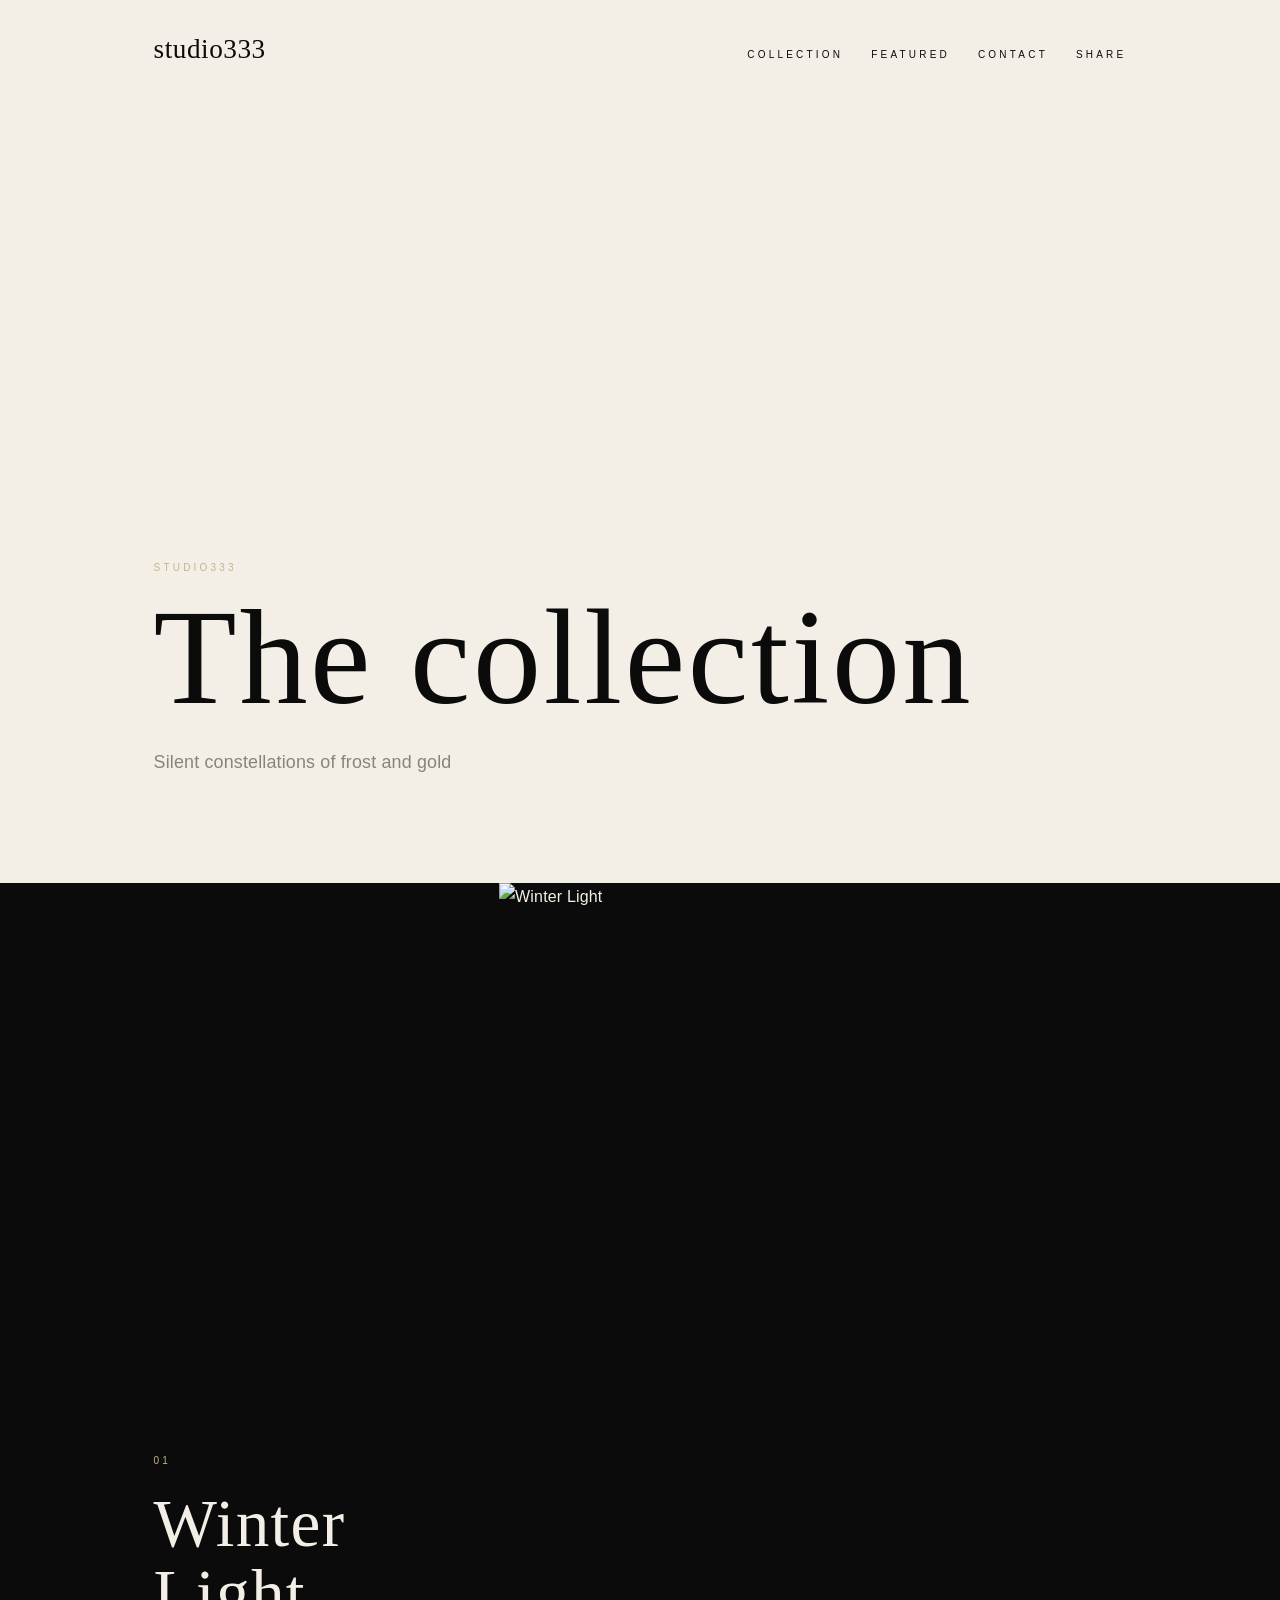
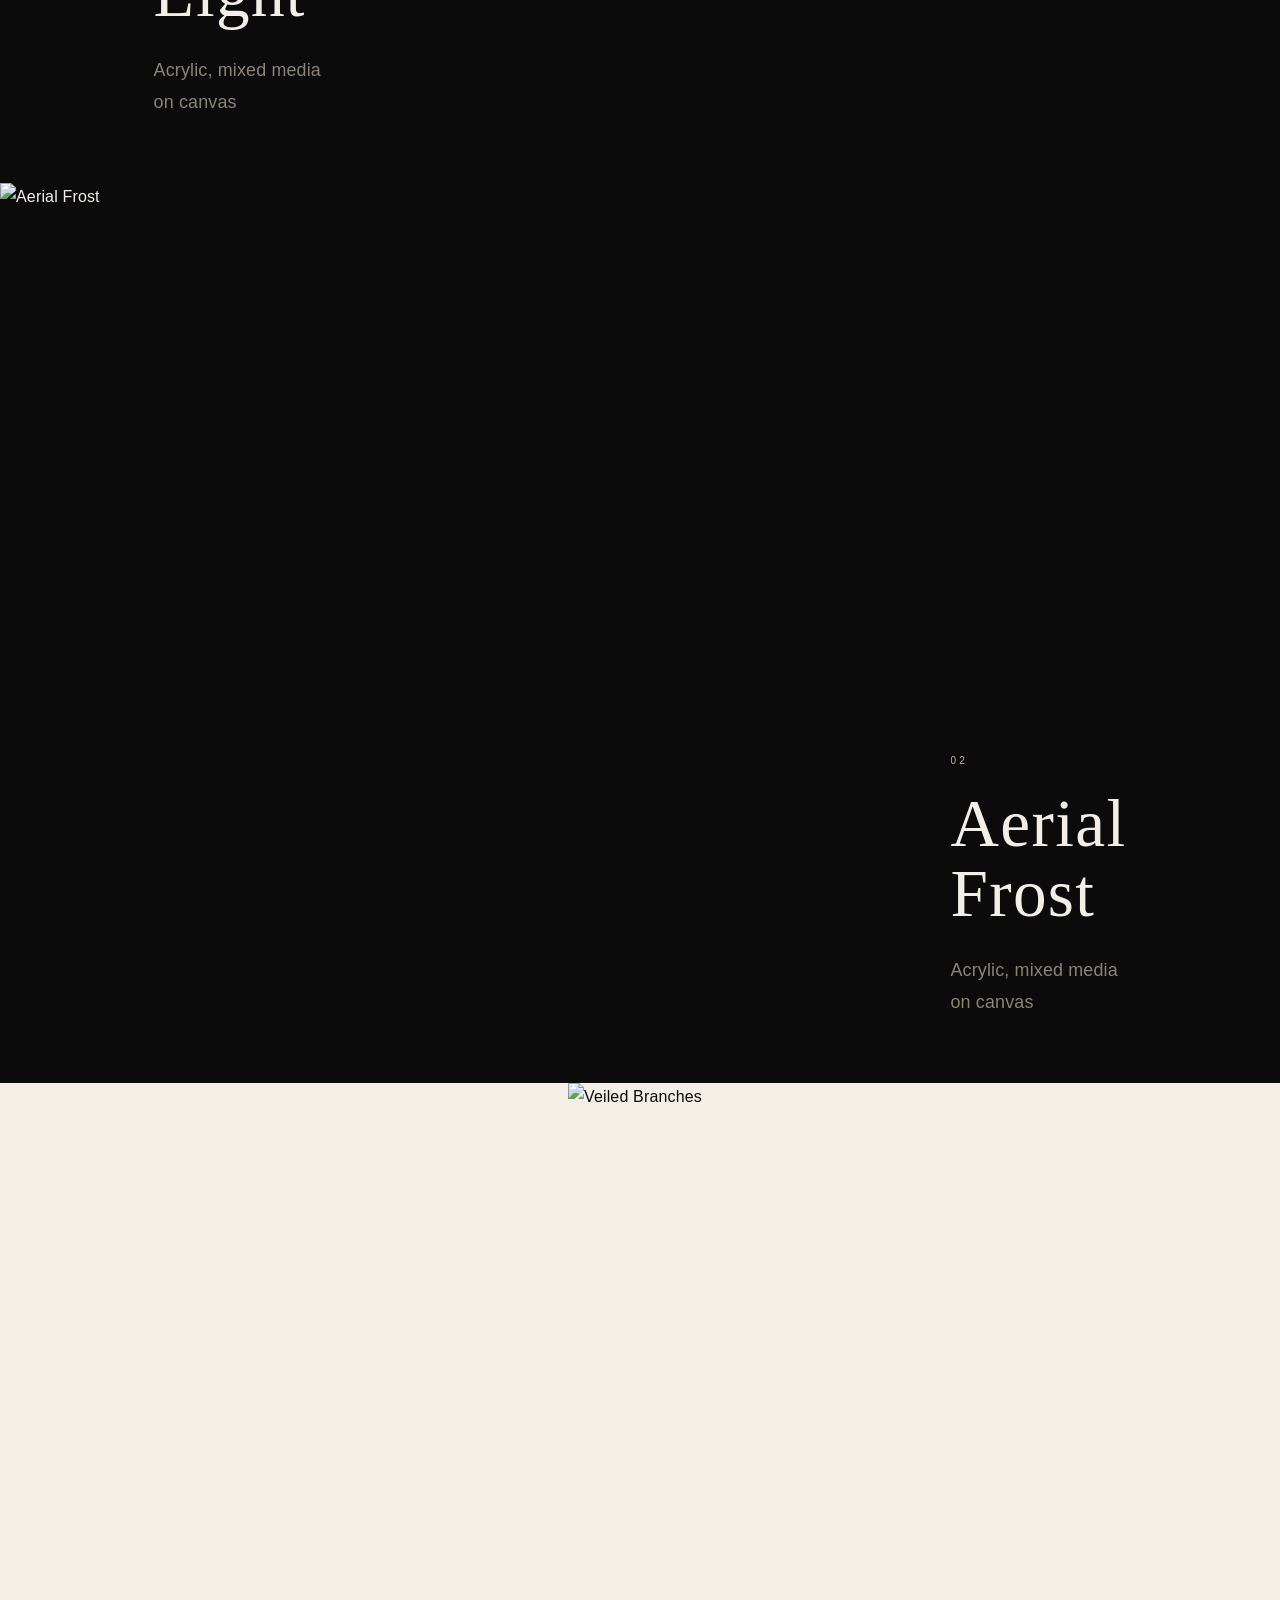
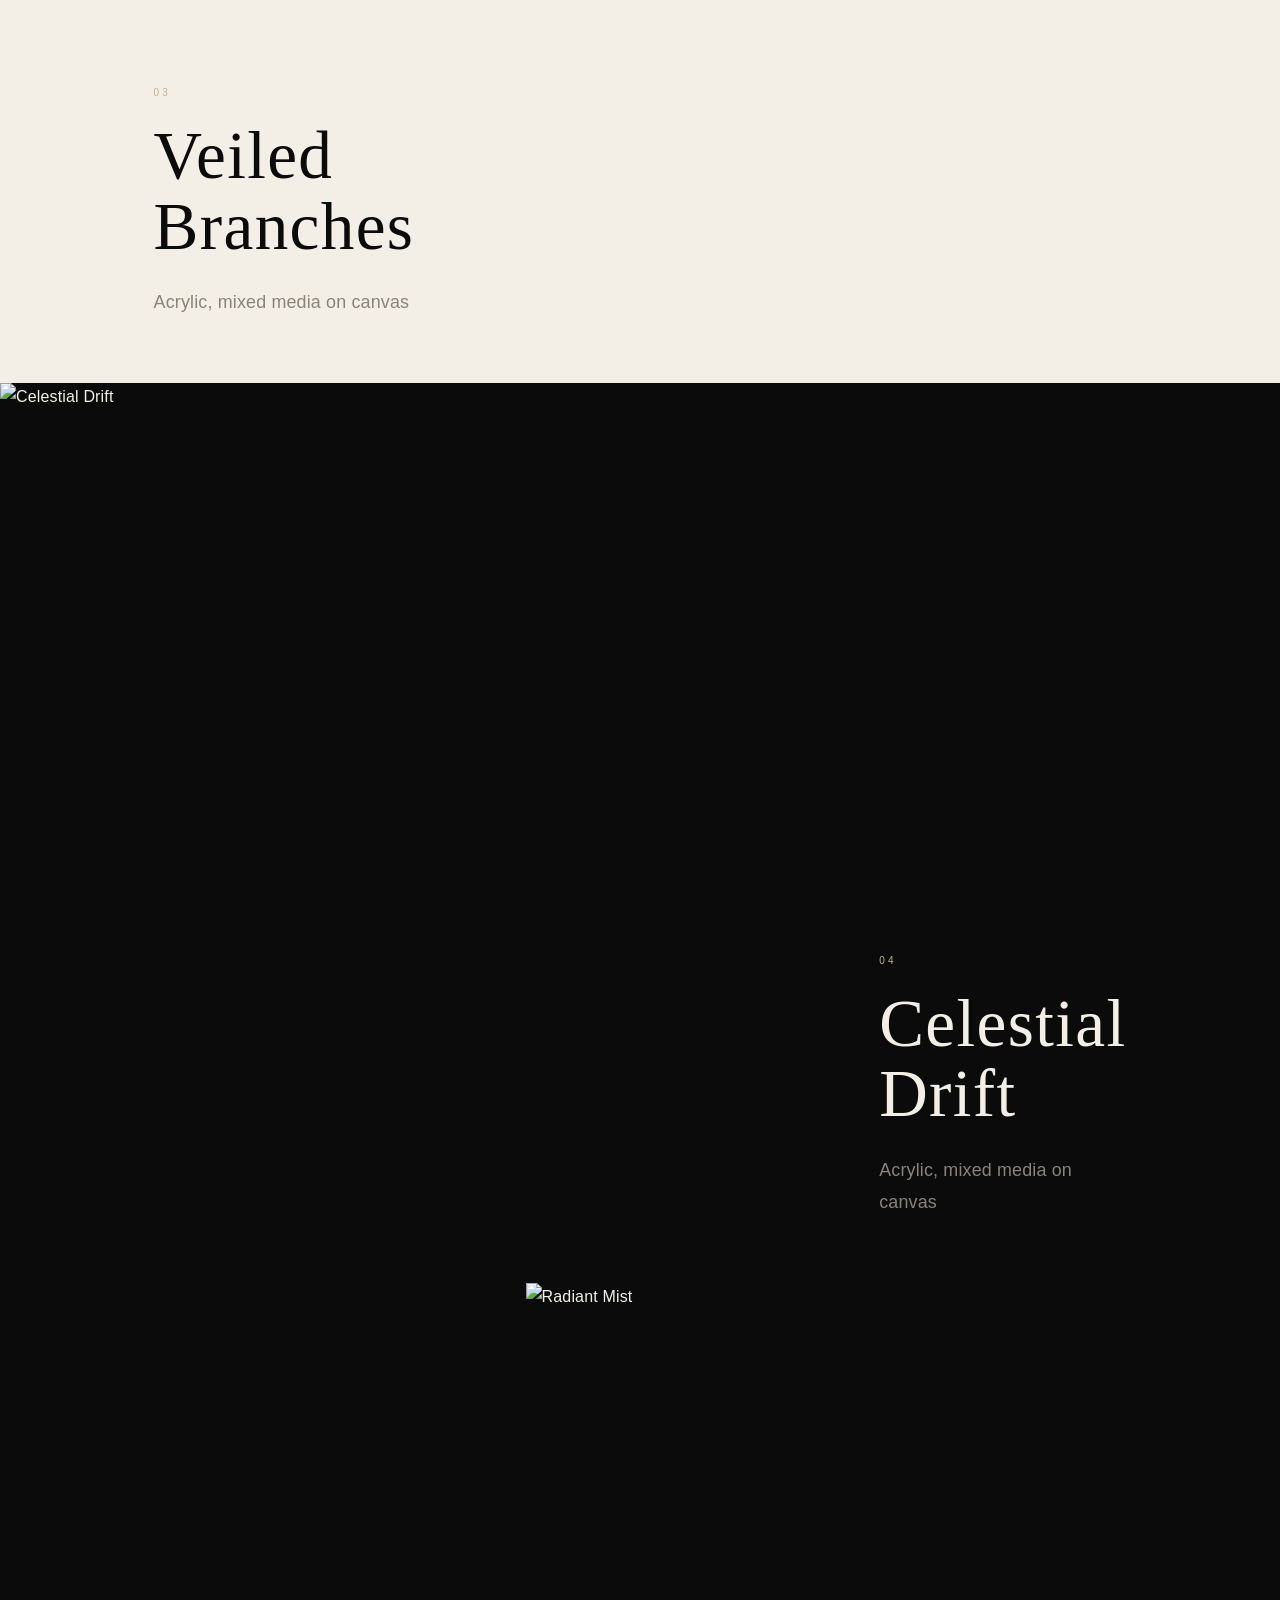
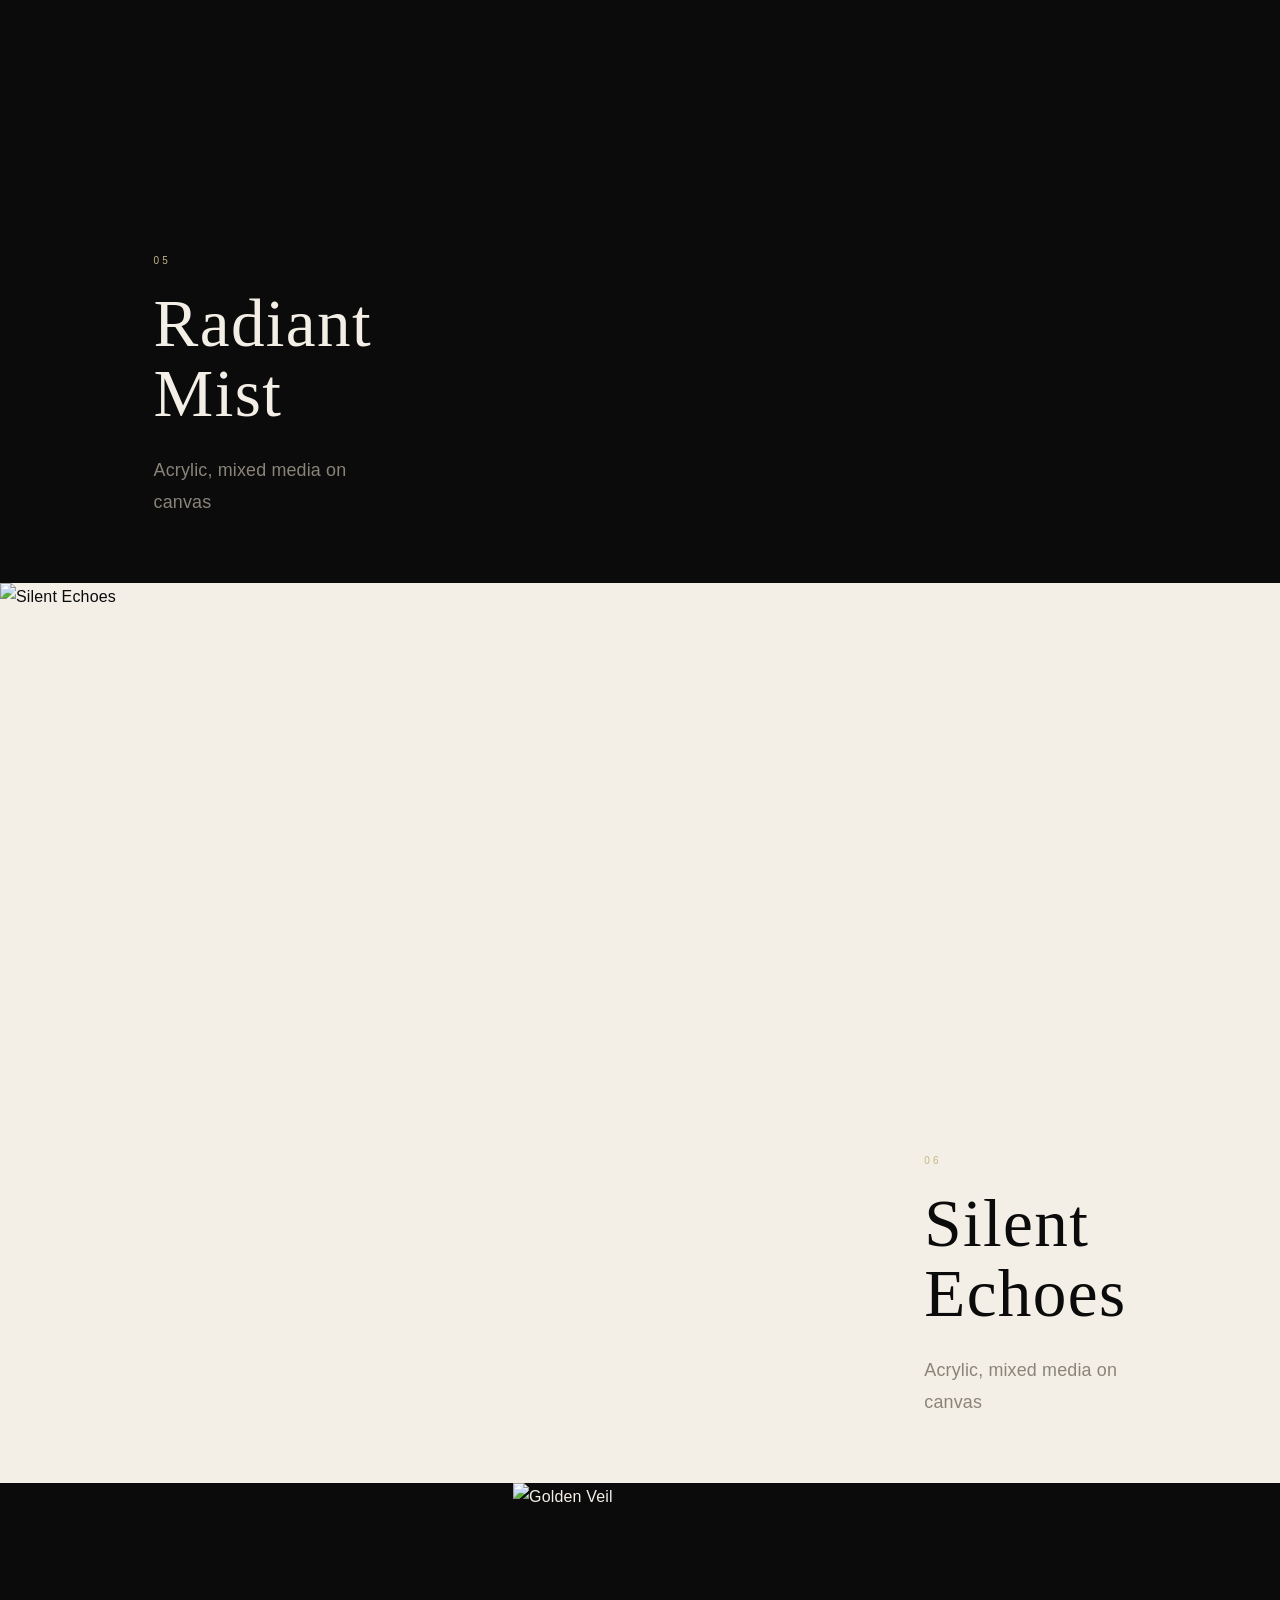
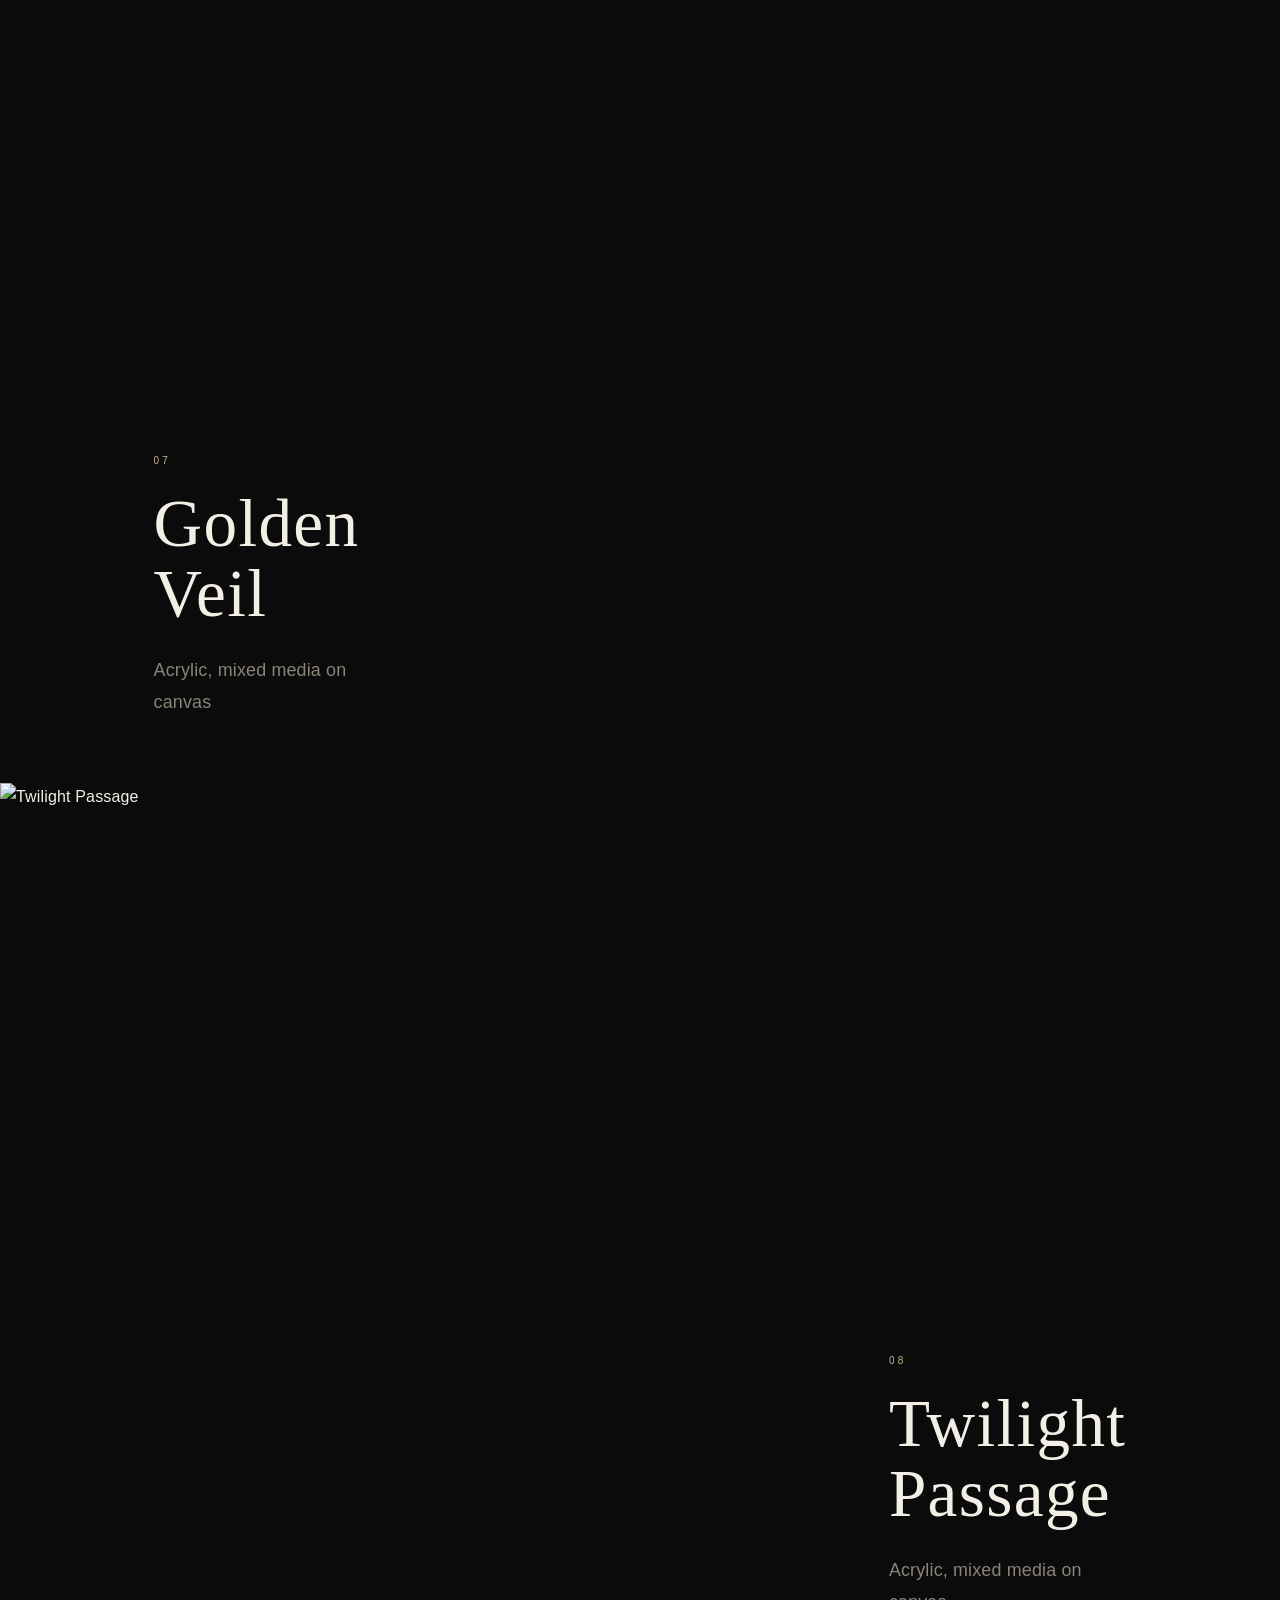
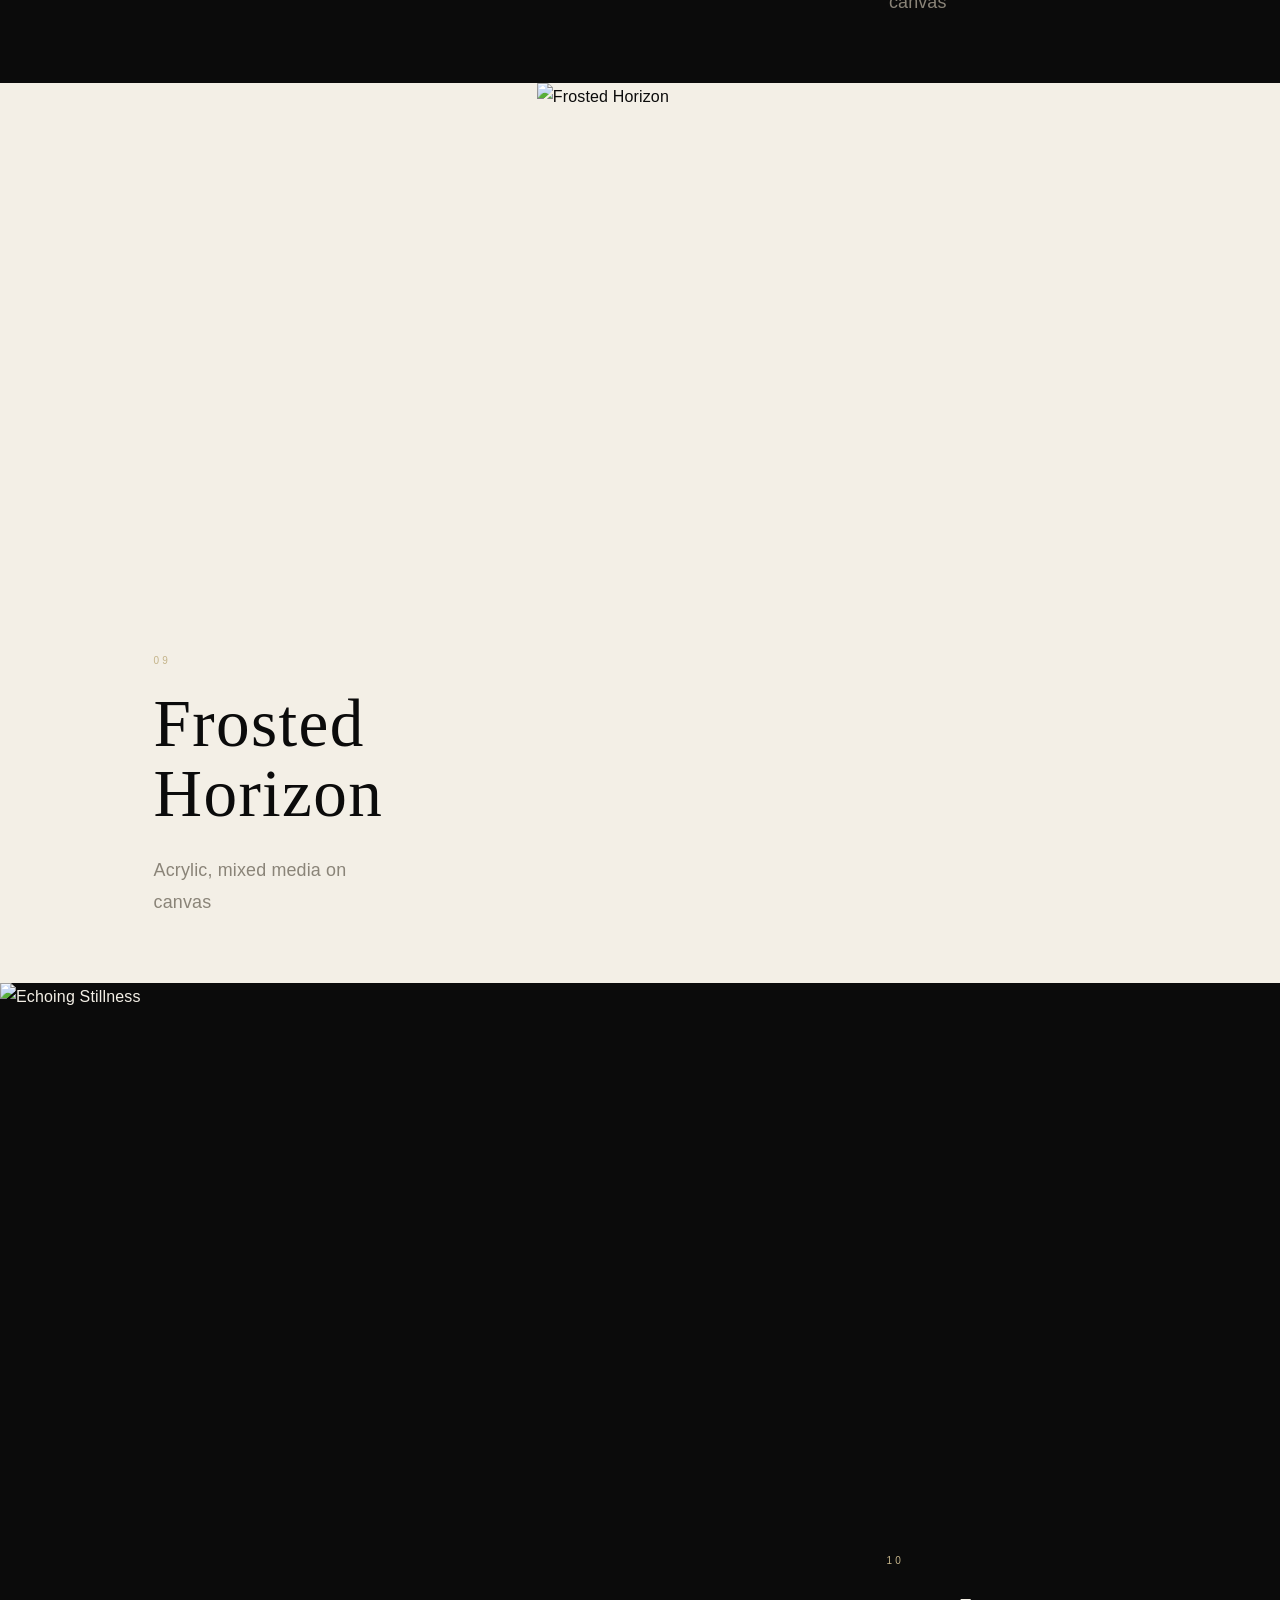
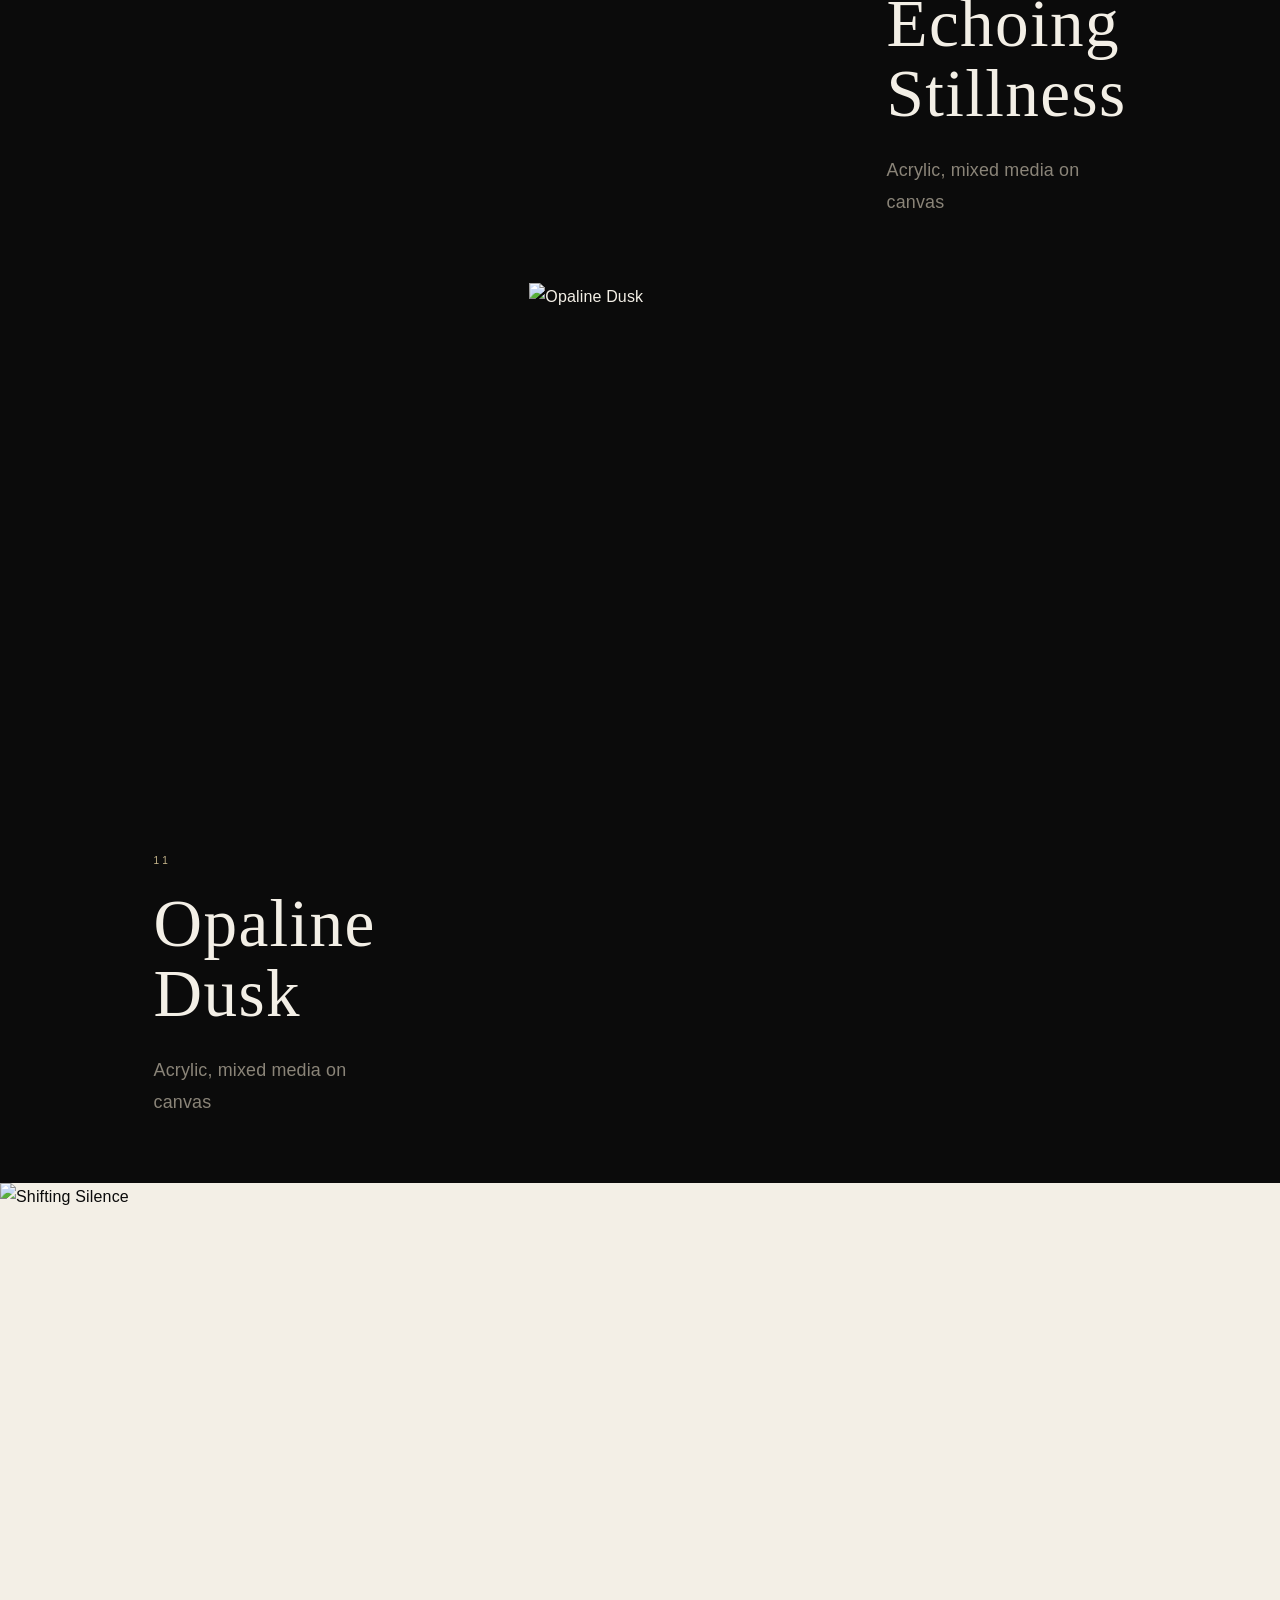
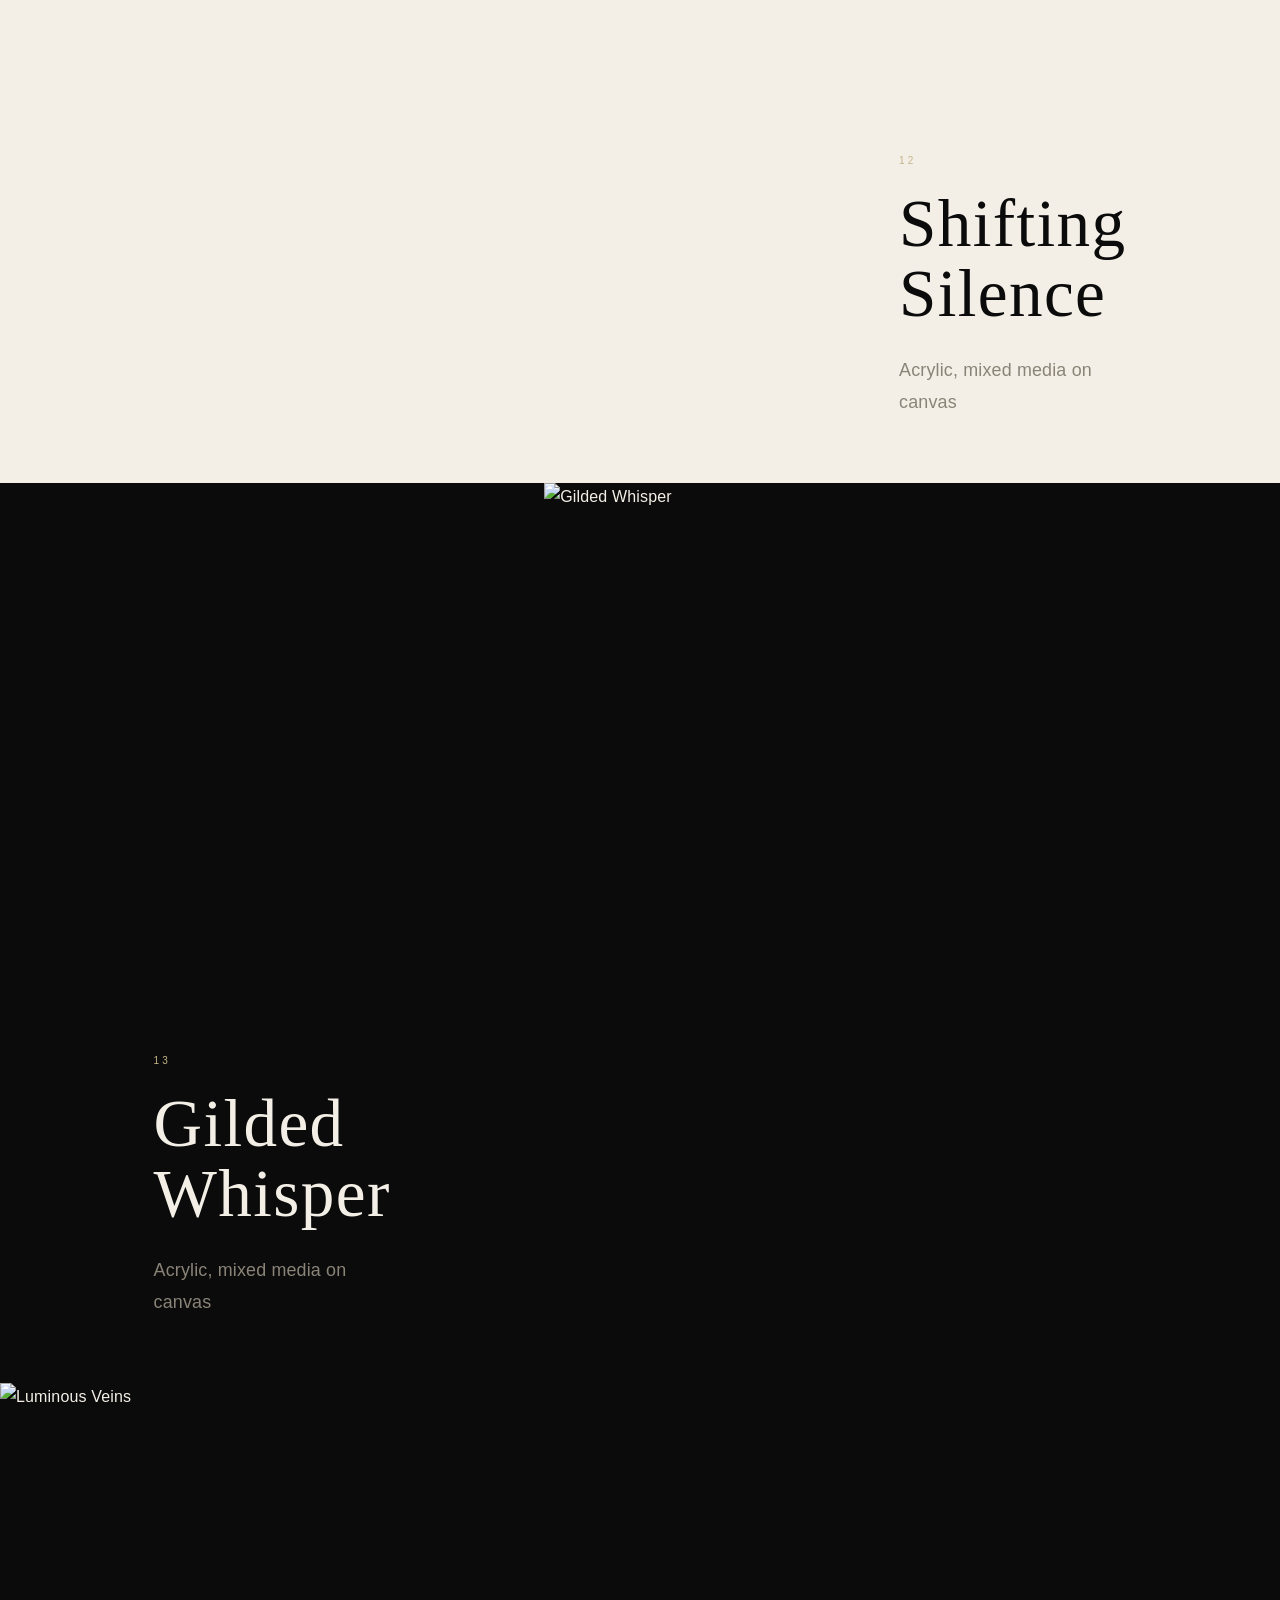
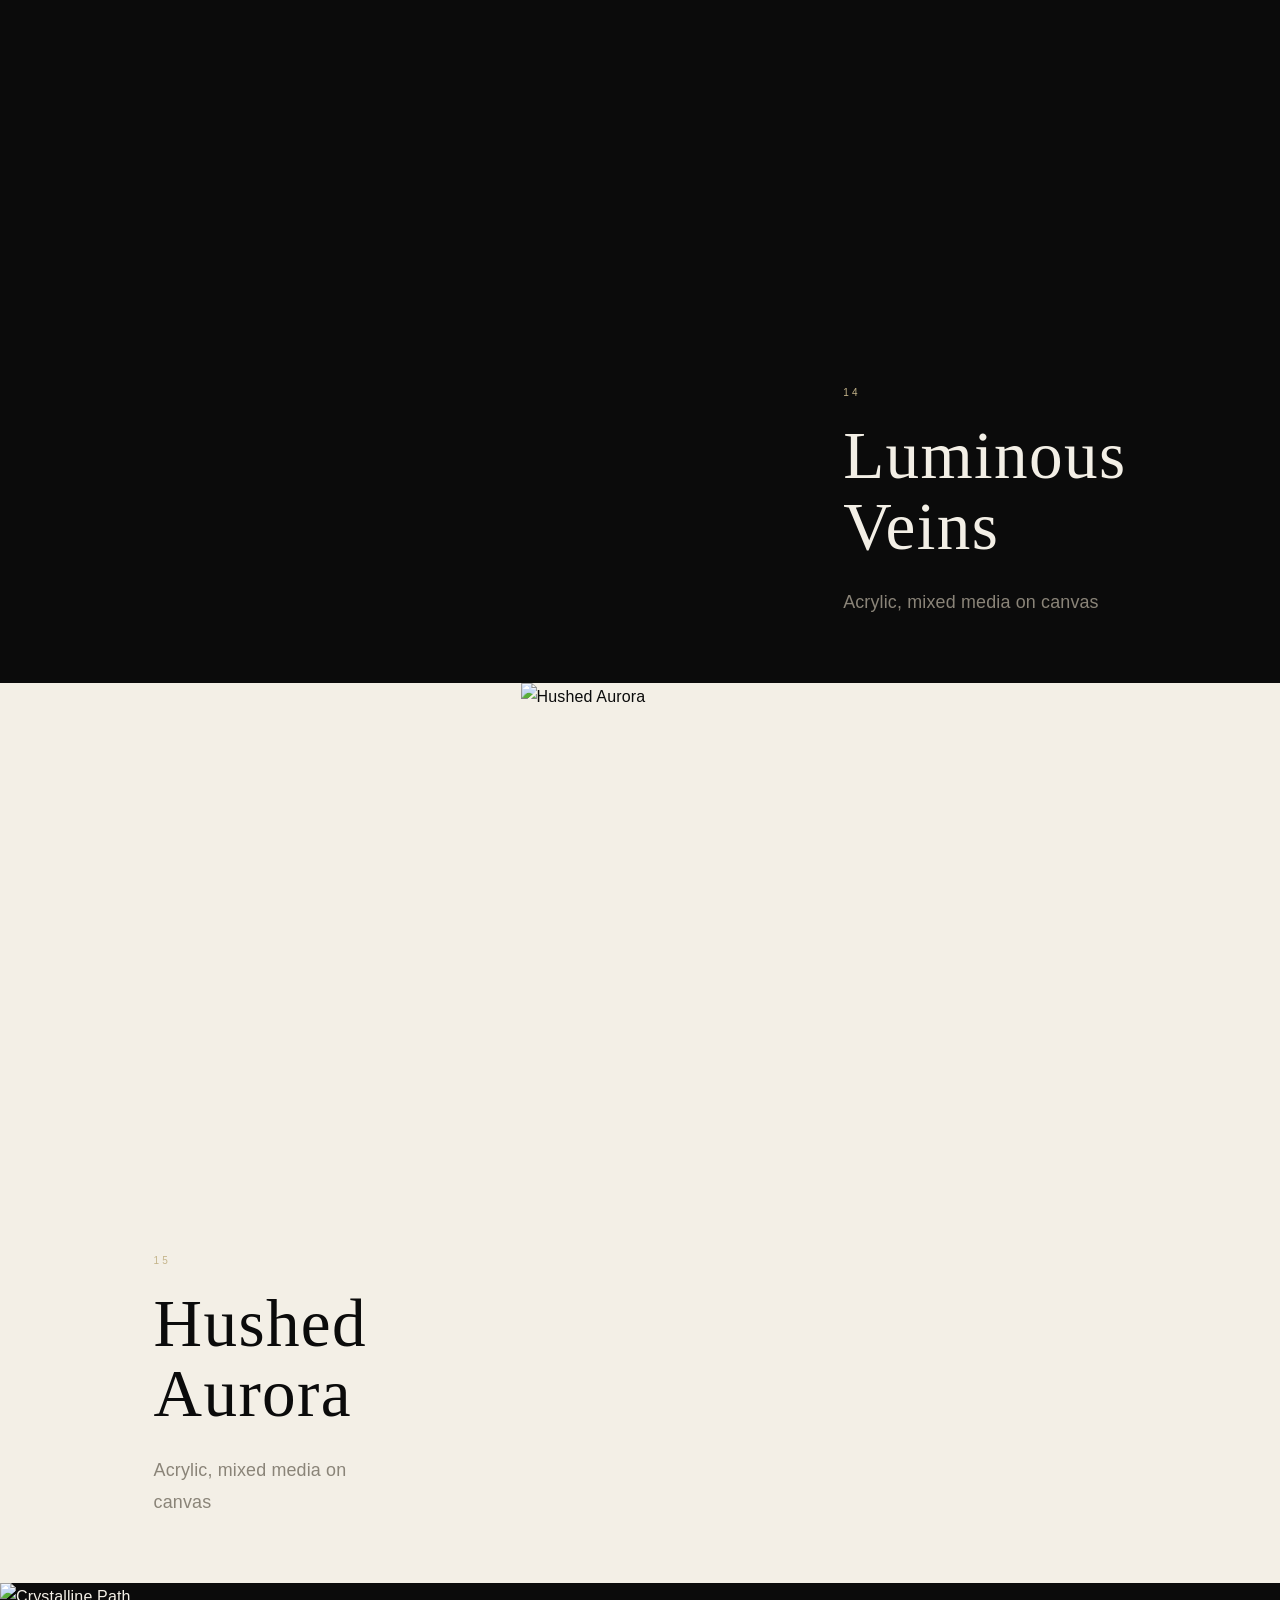
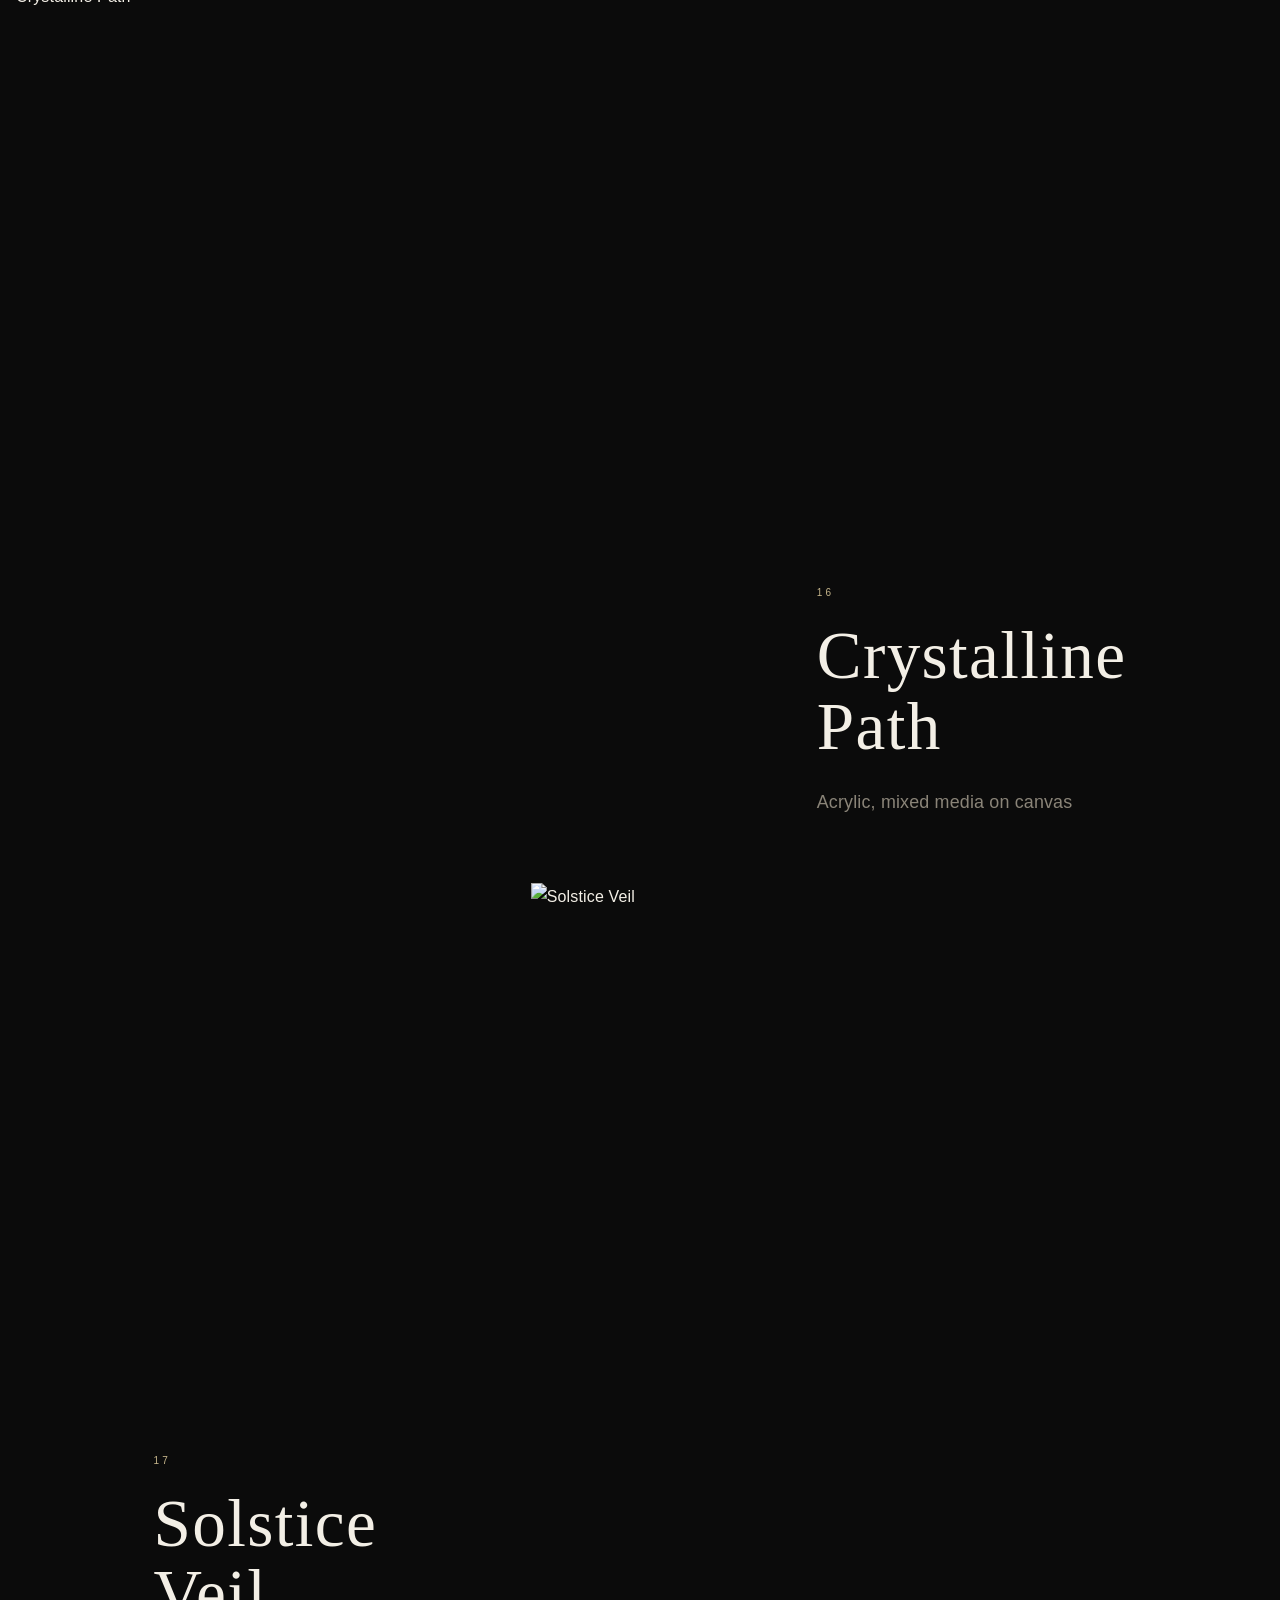
==== commit 4a37629d: "Couture scroll homepage: 22 huge stills that wake on scroll" ====
--- a/index.html
+++ b/index.html
@@ -8,11 +8,11 @@
   <link rel="preconnect" href="https://fonts.gstatic.com" crossorigin />
   <link href="https://fonts.googleapis.com/css2?family=Bodoni+Moda:ital,opsz,wght@0,6..96,400;0,6..96,500;1,6..96,400&family=Inter+Tight:wght@300;400&display=swap" rel="stylesheet" />
   <link rel="stylesheet" href="styles.css" />
-  <link rel="stylesheet" href="film.css" />
+  <link rel="stylesheet" href="couture.css" />
 </head>
-<body class="skin-dark page-home page-film">
+<body class="page-couture">
   <a class="skip" href="#main">Skip to content</a>
-  <header class="mast film-chrome">
+  <header class="mast">
     <a class="wordmark" href="index.html">studio333</a>
     <nav class="nav" aria-label="Primary">
       <a class="nav-link" href="gallery.html">Collection</a>
@@ -22,38 +22,47 @@
     </nav>
   </header>
   <main id="main">
-    <section class="film" id="film" aria-label="Campaign">
-      <figure class="frame is-on" data-index="01" data-title="Winter Light"><img src="assets/art-01.jpg" alt="Winter Light" /></figure>
-      <figure class="frame" data-index="02" data-title="Aerial Frost"><img src="assets/art-02.jpg" alt="Aerial Frost" /></figure>
-      <figure class="frame" data-index="03" data-title="Veiled Branches"><img src="assets/art-03.jpg" alt="Veiled Branches" /></figure>
-      <figure class="frame" data-index="04" data-title="Celestial Drift"><img src="assets/art-04.jpg" alt="Celestial Drift" /></figure>
-      <figure class="frame" data-index="05" data-title="Radiant Mist"><img src="assets/art-05.jpg" alt="Radiant Mist" /></figure>
-      <figure class="frame" data-index="06" data-title="Silent Echoes"><img src="assets/art-06.jpg" alt="Silent Echoes" /></figure>
-      <figure class="frame" data-index="07" data-title="Golden Veil"><img src="assets/art-07.jpg" alt="Golden Veil" /></figure>
-      <figure class="frame" data-index="08" data-title="Twilight Passage"><img src="assets/art-08.jpg" alt="Twilight Passage" /></figure>
-      <figure class="frame" data-index="09" data-title="Frosted Horizon"><img src="assets/art-09.jpg" alt="Frosted Horizon" /></figure>
-      <figure class="frame" data-index="10" data-title="Echoing Stillness"><img src="assets/art-10.jpg" alt="Echoing Stillness" /></figure>
-      <figure class="frame" data-index="11" data-title="Opaline Dusk"><img src="assets/art-11.jpg" alt="Opaline Dusk" /></figure>
-      <figure class="frame" data-index="12" data-title="Shifting Silence"><img src="assets/art-12.jpg" alt="Shifting Silence" /></figure>
-      <figure class="frame" data-index="13" data-title="Gilded Whisper"><img src="assets/art-13.jpg" alt="Gilded Whisper" /></figure>
-      <figure class="frame" data-index="14" data-title="Luminous Veins"><img src="assets/art-14.jpg" alt="Luminous Veins" /></figure>
-      <figure class="frame" data-index="15" data-title="Hushed Aurora"><img src="assets/art-15.jpg" alt="Hushed Aurora" /></figure>
-      <figure class="frame" data-index="16" data-title="Crystalline Path"><img src="assets/art-16.jpg" alt="Crystalline Path" /></figure>
-      <figure class="frame" data-index="17" data-title="Solstice Veil"><img src="assets/art-17.jpg" alt="Solstice Veil" /></figure>
-      <figure class="frame" data-index="18" data-title="Frozen Reverie"><img src="assets/art-18.jpg" alt="Frozen Reverie" /></figure>
-      <figure class="frame" data-index="19" data-title="Silent Prism"><img src="assets/art-19.jpg" alt="Silent Prism" /></figure>
-      <figure class="frame" data-index="20" data-title="Opal Frost"><img src="assets/art-20.jpg" alt="Opal Frost" /></figure>
-      <figure class="frame" data-index="21" data-title="Aurora Drift"><img src="assets/art-21.jpg" alt="Aurora Drift" /></figure>
-      <figure class="frame" data-index="22" data-title="Radiant Spiral"><img src="assets/art-22.jpg" alt="Radiant Spiral" /></figure>
-      <div class="film-grade" aria-hidden="true"></div>
-      <p class="film-caption" id="film-caption"><span>01</span> Winter Light</p>
-      <div class="film-end">
-        <h1 class="display">studio333</h1>
-        <p class="lede">Silent constellations of frost and gold</p>
-        <a class="text-link" href="gallery.html">Enter Collection</a>
+    <section class="couture-open">
+      <p class="label">studio333</p>
+      <h1 class="display">The collection</h1>
+      <p class="lede">Silent constellations of frost and gold</p>
+    </section>
+    <article class="shot shot--ink"><figure class="shot-still"><img src="assets/art-01.jpg" alt="Winter Light" /></figure><div class="shot-cap"><p class="label">01</p><h2 class="title-lg">Winter Light</h2><p class="body">Acrylic, mixed media on canvas</p></div></article>
+    <article class="shot shot--ink"><figure class="shot-still"><img src="assets/art-02.jpg" alt="Aerial Frost" /></figure><div class="shot-cap"><p class="label">02</p><h2 class="title-lg">Aerial Frost</h2><p class="body">Acrylic, mixed media on canvas</p></div></article>
+    <article class="shot shot--ivory"><figure class="shot-still"><img src="assets/art-03.jpg" alt="Veiled Branches" /></figure><div class="shot-cap"><p class="label">03</p><h2 class="title-lg">Veiled Branches</h2><p class="body">Acrylic, mixed media on canvas</p></div></article>
+    <article class="shot shot--ink"><figure class="shot-still"><img src="assets/art-04.jpg" alt="Celestial Drift" /></figure><div class="shot-cap"><p class="label">04</p><h2 class="title-lg">Celestial Drift</h2><p class="body">Acrylic, mixed media on canvas</p></div></article>
+    <article class="shot shot--ink"><figure class="shot-still"><img src="assets/art-05.jpg" alt="Radiant Mist" /></figure><div class="shot-cap"><p class="label">05</p><h2 class="title-lg">Radiant Mist</h2><p class="body">Acrylic, mixed media on canvas</p></div></article>
+    <article class="shot shot--ivory"><figure class="shot-still"><img src="assets/art-06.jpg" alt="Silent Echoes" /></figure><div class="shot-cap"><p class="label">06</p><h2 class="title-lg">Silent Echoes</h2><p class="body">Acrylic, mixed media on canvas</p></div></article>
+    <article class="shot shot--ink"><figure class="shot-still"><img src="assets/art-07.jpg" alt="Golden Veil" /></figure><div class="shot-cap"><p class="label">07</p><h2 class="title-lg">Golden Veil</h2><p class="body">Acrylic, mixed media on canvas</p></div></article>
+    <article class="shot shot--ink"><figure class="shot-still"><img src="assets/art-08.jpg" alt="Twilight Passage" /></figure><div class="shot-cap"><p class="label">08</p><h2 class="title-lg">Twilight Passage</h2><p class="body">Acrylic, mixed media on canvas</p></div></article>
+    <article class="shot shot--ivory"><figure class="shot-still"><img src="assets/art-09.jpg" alt="Frosted Horizon" /></figure><div class="shot-cap"><p class="label">09</p><h2 class="title-lg">Frosted Horizon</h2><p class="body">Acrylic, mixed media on canvas</p></div></article>
+    <article class="shot shot--ink"><figure class="shot-still"><img src="assets/art-10.jpg" alt="Echoing Stillness" /></figure><div class="shot-cap"><p class="label">10</p><h2 class="title-lg">Echoing Stillness</h2><p class="body">Acrylic, mixed media on canvas</p></div></article>
+    <article class="shot shot--ink"><figure class="shot-still"><img src="assets/art-11.jpg" alt="Opaline Dusk" /></figure><div class="shot-cap"><p class="label">11</p><h2 class="title-lg">Opaline Dusk</h2><p class="body">Acrylic, mixed media on canvas</p></div></article>
+    <article class="shot shot--ivory"><figure class="shot-still"><img src="assets/art-12.jpg" alt="Shifting Silence" /></figure><div class="shot-cap"><p class="label">12</p><h2 class="title-lg">Shifting Silence</h2><p class="body">Acrylic, mixed media on canvas</p></div></article>
+    <article class="shot shot--ink"><figure class="shot-still"><img src="assets/art-13.jpg" alt="Gilded Whisper" /></figure><div class="shot-cap"><p class="label">13</p><h2 class="title-lg">Gilded Whisper</h2><p class="body">Acrylic, mixed media on canvas</p></div></article>
+    <article class="shot shot--ink"><figure class="shot-still"><img src="assets/art-14.jpg" alt="Luminous Veins" /></figure><div class="shot-cap"><p class="label">14</p><h2 class="title-lg">Luminous Veins</h2><p class="body">Acrylic, mixed media on canvas</p></div></article>
+    <article class="shot shot--ivory"><figure class="shot-still"><img src="assets/art-15.jpg" alt="Hushed Aurora" /></figure><div class="shot-cap"><p class="label">15</p><h2 class="title-lg">Hushed Aurora</h2><p class="body">Acrylic, mixed media on canvas</p></div></article>
+    <article class="shot shot--ink"><figure class="shot-still"><img src="assets/art-16.jpg" alt="Crystalline Path" /></figure><div class="shot-cap"><p class="label">16</p><h2 class="title-lg">Crystalline Path</h2><p class="body">Acrylic, mixed media on canvas</p></div></article>
+    <article class="shot shot--ink"><figure class="shot-still"><img src="assets/art-17.jpg" alt="Solstice Veil" /></figure><div class="shot-cap"><p class="label">17</p><h2 class="title-lg">Solstice Veil</h2><p class="body">Acrylic, mixed media on canvas</p></div></article>
+    <article class="shot shot--ivory"><figure class="shot-still"><img src="assets/art-18.jpg" alt="Frozen Reverie" /></figure><div class="shot-cap"><p class="label">18</p><h2 class="title-lg">Frozen Reverie</h2><p class="body">Acrylic, mixed media on canvas</p></div></article>
+    <article class="shot shot--ink"><figure class="shot-still"><img src="assets/art-19.jpg" alt="Silent Prism" /></figure><div class="shot-cap"><p class="label">19</p><h2 class="title-lg">Silent Prism</h2><p class="body">Acrylic, mixed media on canvas</p></div></article>
+    <article class="shot shot--ink"><figure class="shot-still"><img src="assets/art-20.jpg" alt="Opal Frost" /></figure><div class="shot-cap"><p class="label">20</p><h2 class="title-lg">Opal Frost</h2><p class="body">Acrylic, mixed media on canvas</p></div></article>
+    <article class="shot shot--ivory"><figure class="shot-still"><img src="assets/art-21.jpg" alt="Aurora Drift" /></figure><div class="shot-cap"><p class="label">21</p><h2 class="title-lg">Aurora Drift</h2><p class="body">Acrylic, mixed media on canvas</p></div></article>
+    <article class="shot shot--ink"><figure class="shot-still"><img src="assets/art-22.jpg" alt="Radiant Spiral" /></figure><div class="shot-cap"><p class="label">22</p><h2 class="title-lg">Radiant Spiral</h2><p class="body">Acrylic, mixed media on canvas</p></div></article>
+    <section class="home-featured couture-bis" aria-labelledby="featured-heading">
+      <p class="label">Featured in</p>
+      <h2 id="featured-heading" class="title-lg">Bis on Main — Bellevue</h2>
+      <p class="body">A selection of works lives within the dining space, where art becomes part of the atmosphere.</p>
+      <div class="link-row">
+        <a class="text-link" href="featured.html">Featured</a>
+        <a class="text-link" href="https://bobbymoorerestaurants.com/" target="_blank" rel="noopener">Bis on Main</a>
       </div>
     </section>
   </main>
-  <script src="film.js" defer></script>
+  <footer class="colophon">
+    <span class="copyright">© 2026 studio333. All rights reserved.</span>
+    <a class="nav-link" href="contact.html">Contact</a>
+  </footer>
+  <script src="couture.js" defer></script>
 </body>
 </html>
--- a/couture.css
+++ b/couture.css
@@ -0,0 +1,44 @@
+.page-couture { background: #f3efe6; color: #0b0b0b; }
+.page-couture .mast { color: #0b0b0b; }
+.page-couture .colophon { border-top-color: #0b0b0b; }
+.couture-open {
+  min-height: 88vh;
+  min-height: 88dvh;
+  display: flex;
+  flex-direction: column;
+  justify-content: flex-end;
+  padding: 2rem var(--gutter) 4rem;
+}
+.shot {
+  position: relative;
+  min-height: 100vh;
+  min-height: 100dvh;
+  display: grid;
+  overflow: hidden;
+}
+.shot--ink { background: #0b0b0b; color: #f3efe6; }
+.shot--ivory { background: #f3efe6; color: #0b0b0b; }
+.shot-still { margin: 0; min-height: 70vh; }
+.shot-still img {
+  width: 100%;
+  height: 78vh;
+  object-fit: cover;
+  transform: scale(1.08) translateY(12px);
+  opacity: 0.4;
+  transition: transform 1.6s cubic-bezier(0.22,1,0.36,1), opacity 1.4s ease;
+}
+.shot.is-awake .shot-still img { transform: scale(1) translateY(0); opacity: 1; }
+.shot-cap { padding: 1.75rem var(--gutter) 3rem; }
+.shot-cap .title-lg { max-width: 16ch; }
+.shot--ink .body, .shot--ink .lede { color: #8a8478; }
+.couture-bis { padding: var(--rhythm) var(--gutter); }
+@media (min-width: 860px) {
+  .shot { grid-template-columns: 1.4fr 0.8fr; align-items: end; }
+  .shot:nth-child(even) { grid-template-columns: 0.8fr 1.4fr; }
+  .shot:nth-child(even) .shot-still { order: 2; }
+  .shot-still img { height: 100vh; }
+  .shot-cap { padding: 4rem var(--gutter); }
+}
+@media (prefers-reduced-motion: reduce) {
+  .shot-still img { transition: none; transform: none; opacity: 1; }
+}
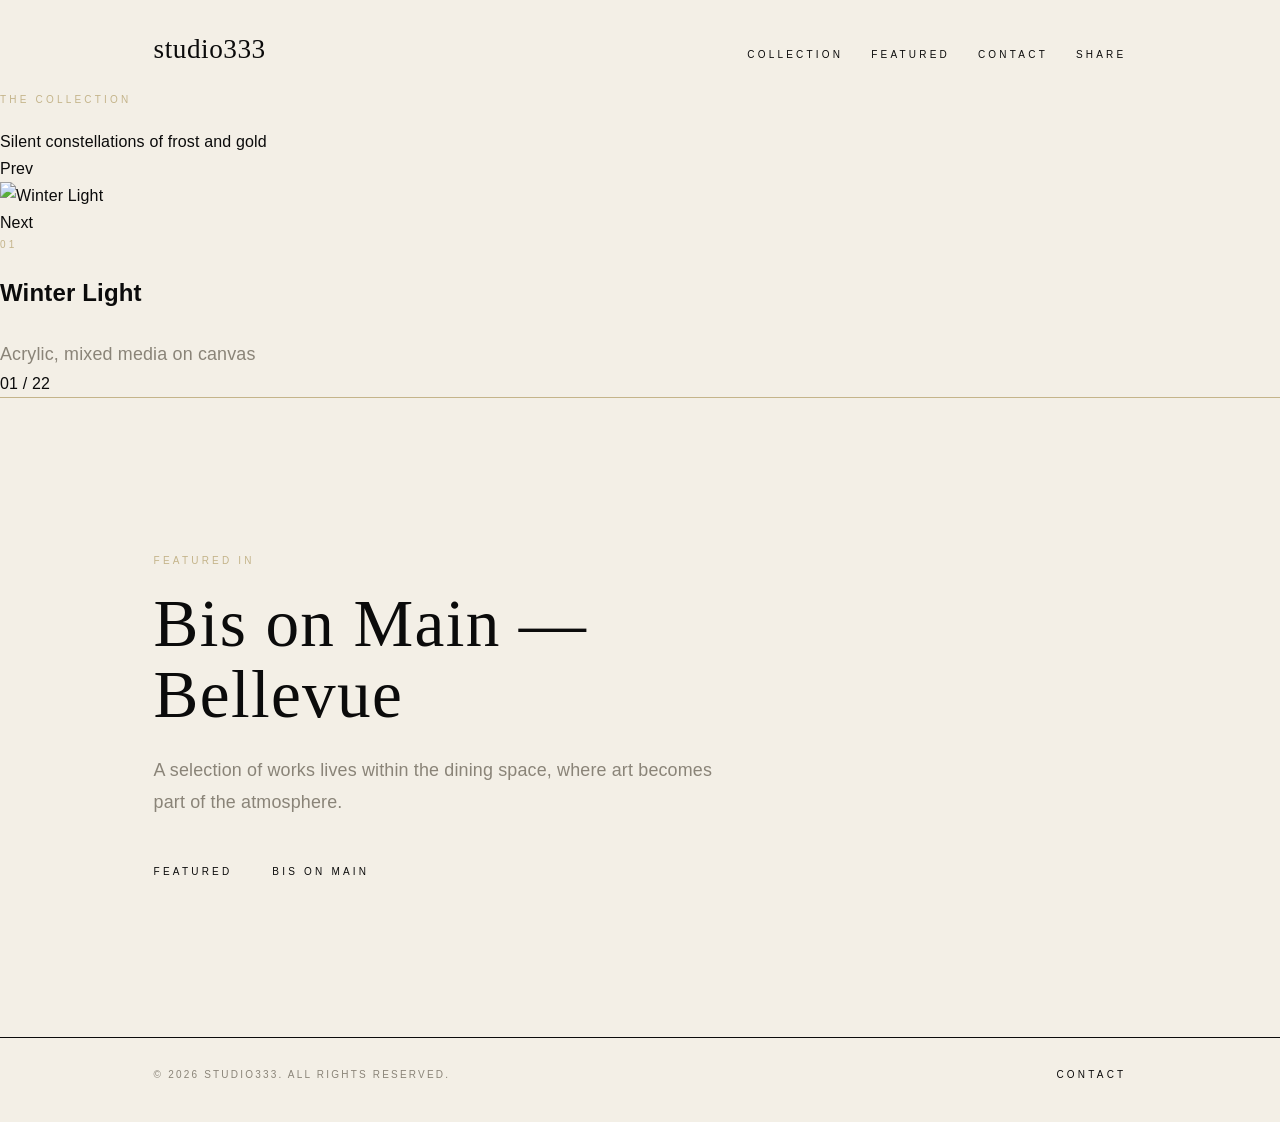
==== commit 5289e75a: "Couture: left/right viewing plane and painterly canvas depth" ====
--- a/index.html
+++ b/index.html
@@ -21,34 +21,41 @@
       <a class="nav-link" href="qr.html">Share</a>
     </nav>
   </header>
+
   <main id="main">
-    <section class="couture-open">
-      <p class="label">studio333</p>
-      <h1 class="display">The collection</h1>
-      <p class="lede">Silent constellations of frost and gold</p>
+    <section class="plane" aria-roledescription="carousel" aria-label="The collection">
+      <p class="plane-kicker label">The collection</p>
+      <p class="plane-lede">Silent constellations of frost and gold</p>
+
+      <div class="plane-row">
+        <button class="plane-nav plane-prev" type="button" aria-label="Previous work">
+          <span class="plane-nav-mark" aria-hidden="true">Prev</span>
+        </button>
+
+        <div class="stage" id="stage">
+          <div class="frame" id="frame">
+            <figure class="canvas">
+              <img id="plane-img" src="assets/art-01.jpg" alt="Winter Light" />
+              <span class="canvas-grain" aria-hidden="true"></span>
+              <span class="canvas-light" aria-hidden="true"></span>
+              <span class="canvas-rebate" aria-hidden="true"></span>
+            </figure>
+          </div>
+        </div>
+
+        <button class="plane-nav plane-next" type="button" aria-label="Next work">
+          <span class="plane-nav-mark" aria-hidden="true">Next</span>
+        </button>
+      </div>
+
+      <div class="plane-cap" aria-live="polite">
+        <p class="label plane-num" id="plane-num">01</p>
+        <h1 class="plane-title" id="plane-title">Winter Light</h1>
+        <p class="body plane-medium">Acrylic, mixed media on canvas</p>
+      </div>
+      <p class="plane-count" id="plane-count" aria-hidden="true">01 / 22</p>
     </section>
-    <article class="shot shot--ink"><figure class="shot-still"><img src="assets/art-01.jpg" alt="Winter Light" /></figure><div class="shot-cap"><p class="label">01</p><h2 class="title-lg">Winter Light</h2><p class="body">Acrylic, mixed media on canvas</p></div></article>
-    <article class="shot shot--ink"><figure class="shot-still"><img src="assets/art-02.jpg" alt="Aerial Frost" /></figure><div class="shot-cap"><p class="label">02</p><h2 class="title-lg">Aerial Frost</h2><p class="body">Acrylic, mixed media on canvas</p></div></article>
-    <article class="shot shot--ivory"><figure class="shot-still"><img src="assets/art-03.jpg" alt="Veiled Branches" /></figure><div class="shot-cap"><p class="label">03</p><h2 class="title-lg">Veiled Branches</h2><p class="body">Acrylic, mixed media on canvas</p></div></article>
-    <article class="shot shot--ink"><figure class="shot-still"><img src="assets/art-04.jpg" alt="Celestial Drift" /></figure><div class="shot-cap"><p class="label">04</p><h2 class="title-lg">Celestial Drift</h2><p class="body">Acrylic, mixed media on canvas</p></div></article>
-    <article class="shot shot--ink"><figure class="shot-still"><img src="assets/art-05.jpg" alt="Radiant Mist" /></figure><div class="shot-cap"><p class="label">05</p><h2 class="title-lg">Radiant Mist</h2><p class="body">Acrylic, mixed media on canvas</p></div></article>
-    <article class="shot shot--ivory"><figure class="shot-still"><img src="assets/art-06.jpg" alt="Silent Echoes" /></figure><div class="shot-cap"><p class="label">06</p><h2 class="title-lg">Silent Echoes</h2><p class="body">Acrylic, mixed media on canvas</p></div></article>
-    <article class="shot shot--ink"><figure class="shot-still"><img src="assets/art-07.jpg" alt="Golden Veil" /></figure><div class="shot-cap"><p class="label">07</p><h2 class="title-lg">Golden Veil</h2><p class="body">Acrylic, mixed media on canvas</p></div></article>
-    <article class="shot shot--ink"><figure class="shot-still"><img src="assets/art-08.jpg" alt="Twilight Passage" /></figure><div class="shot-cap"><p class="label">08</p><h2 class="title-lg">Twilight Passage</h2><p class="body">Acrylic, mixed media on canvas</p></div></article>
-    <article class="shot shot--ivory"><figure class="shot-still"><img src="assets/art-09.jpg" alt="Frosted Horizon" /></figure><div class="shot-cap"><p class="label">09</p><h2 class="title-lg">Frosted Horizon</h2><p class="body">Acrylic, mixed media on canvas</p></div></article>
-    <article class="shot shot--ink"><figure class="shot-still"><img src="assets/art-10.jpg" alt="Echoing Stillness" /></figure><div class="shot-cap"><p class="label">10</p><h2 class="title-lg">Echoing Stillness</h2><p class="body">Acrylic, mixed media on canvas</p></div></article>
-    <article class="shot shot--ink"><figure class="shot-still"><img src="assets/art-11.jpg" alt="Opaline Dusk" /></figure><div class="shot-cap"><p class="label">11</p><h2 class="title-lg">Opaline Dusk</h2><p class="body">Acrylic, mixed media on canvas</p></div></article>
-    <article class="shot shot--ivory"><figure class="shot-still"><img src="assets/art-12.jpg" alt="Shifting Silence" /></figure><div class="shot-cap"><p class="label">12</p><h2 class="title-lg">Shifting Silence</h2><p class="body">Acrylic, mixed media on canvas</p></div></article>
-    <article class="shot shot--ink"><figure class="shot-still"><img src="assets/art-13.jpg" alt="Gilded Whisper" /></figure><div class="shot-cap"><p class="label">13</p><h2 class="title-lg">Gilded Whisper</h2><p class="body">Acrylic, mixed media on canvas</p></div></article>
-    <article class="shot shot--ink"><figure class="shot-still"><img src="assets/art-14.jpg" alt="Luminous Veins" /></figure><div class="shot-cap"><p class="label">14</p><h2 class="title-lg">Luminous Veins</h2><p class="body">Acrylic, mixed media on canvas</p></div></article>
-    <article class="shot shot--ivory"><figure class="shot-still"><img src="assets/art-15.jpg" alt="Hushed Aurora" /></figure><div class="shot-cap"><p class="label">15</p><h2 class="title-lg">Hushed Aurora</h2><p class="body">Acrylic, mixed media on canvas</p></div></article>
-    <article class="shot shot--ink"><figure class="shot-still"><img src="assets/art-16.jpg" alt="Crystalline Path" /></figure><div class="shot-cap"><p class="label">16</p><h2 class="title-lg">Crystalline Path</h2><p class="body">Acrylic, mixed media on canvas</p></div></article>
-    <article class="shot shot--ink"><figure class="shot-still"><img src="assets/art-17.jpg" alt="Solstice Veil" /></figure><div class="shot-cap"><p class="label">17</p><h2 class="title-lg">Solstice Veil</h2><p class="body">Acrylic, mixed media on canvas</p></div></article>
-    <article class="shot shot--ivory"><figure class="shot-still"><img src="assets/art-18.jpg" alt="Frozen Reverie" /></figure><div class="shot-cap"><p class="label">18</p><h2 class="title-lg">Frozen Reverie</h2><p class="body">Acrylic, mixed media on canvas</p></div></article>
-    <article class="shot shot--ink"><figure class="shot-still"><img src="assets/art-19.jpg" alt="Silent Prism" /></figure><div class="shot-cap"><p class="label">19</p><h2 class="title-lg">Silent Prism</h2><p class="body">Acrylic, mixed media on canvas</p></div></article>
-    <article class="shot shot--ink"><figure class="shot-still"><img src="assets/art-20.jpg" alt="Opal Frost" /></figure><div class="shot-cap"><p class="label">20</p><h2 class="title-lg">Opal Frost</h2><p class="body">Acrylic, mixed media on canvas</p></div></article>
-    <article class="shot shot--ivory"><figure class="shot-still"><img src="assets/art-21.jpg" alt="Aurora Drift" /></figure><div class="shot-cap"><p class="label">21</p><h2 class="title-lg">Aurora Drift</h2><p class="body">Acrylic, mixed media on canvas</p></div></article>
-    <article class="shot shot--ink"><figure class="shot-still"><img src="assets/art-22.jpg" alt="Radiant Spiral" /></figure><div class="shot-cap"><p class="label">22</p><h2 class="title-lg">Radiant Spiral</h2><p class="body">Acrylic, mixed media on canvas</p></div></article>
+
     <section class="home-featured couture-bis" aria-labelledby="featured-heading">
       <p class="label">Featured in</p>
       <h2 id="featured-heading" class="title-lg">Bis on Main — Bellevue</h2>
@@ -59,6 +66,7 @@
       </div>
     </section>
   </main>
+
   <footer class="colophon">
     <span class="copyright">© 2026 studio333. All rights reserved.</span>
     <a class="nav-link" href="contact.html">Contact</a>
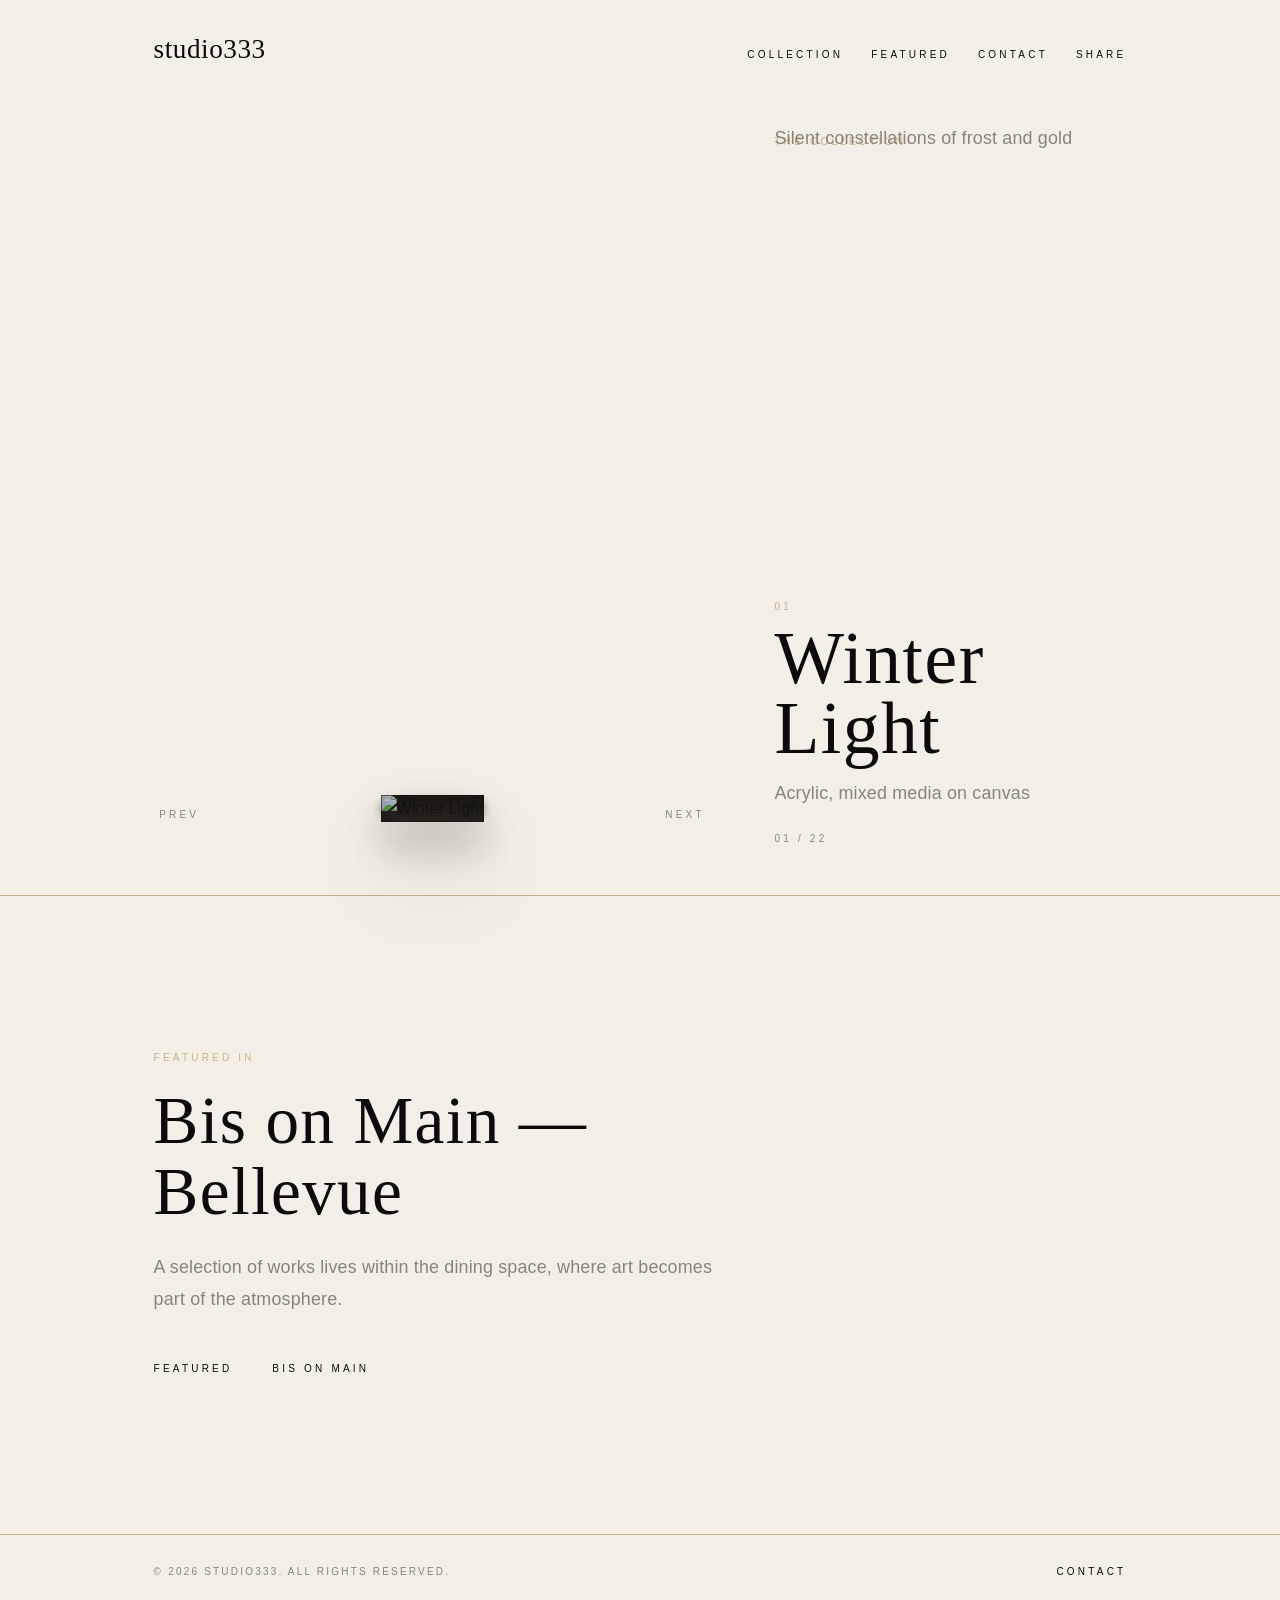
==== commit 97c22c73: "Couture: tap the canvas to open a full-screen viewing of the work" ====
--- a/index.html
+++ b/index.html
@@ -33,7 +33,7 @@
         </button>
 
         <div class="stage" id="stage">
-          <div class="frame" id="frame">
+          <div class="frame" id="frame" role="button" tabindex="0" aria-label="View Winter Light full screen">
             <figure class="canvas">
               <img id="plane-img" src="assets/art-01.jpg" alt="Winter Light" />
               <span class="canvas-grain" aria-hidden="true"></span>
@@ -71,6 +71,21 @@
     <span class="copyright">© 2026 studio333. All rights reserved.</span>
     <a class="nav-link" href="contact.html">Contact</a>
   </footer>
+
+  <div class="zoom" id="zoom" hidden>
+    <button class="zoom-close" type="button" aria-label="Close full screen">
+      <span class="plane-nav-mark">Close</span>
+    </button>
+    <div class="zoom-stage" id="zoom-stage">
+      <figure class="canvas zoom-canvas">
+        <img id="zoom-img" src="assets/art-01.jpg" alt="Winter Light" />
+        <span class="canvas-grain" aria-hidden="true"></span>
+        <span class="canvas-light" aria-hidden="true"></span>
+        <span class="canvas-rebate" aria-hidden="true"></span>
+      </figure>
+    </div>
+    <p class="zoom-cap label" id="zoom-cap">01  Winter Light</p>
+  </div>
   <script src="couture.js" defer></script>
 </body>
 </html>
--- a/couture.css
+++ b/couture.css
@@ -1,44 +1,331 @@
-.page-couture { background: #f3efe6; color: #0b0b0b; }
-.page-couture .mast { color: #0b0b0b; }
-.page-couture .colophon { border-top-color: #0b0b0b; }
-.couture-open {
-  min-height: 88vh;
-  min-height: 88dvh;
+/* Couture viewing plane — ivory room, one work, canvas depth */
+
+.page-couture {
+  background: #f3efe6;
+  color: #0b0b0b;
+}
+
+.page-couture .mast {
+  color: #0b0b0b;
+}
+
+.page-couture .colophon {
+  border-top-color: #c4b48a;
+}
+
+.plane {
+  --rx: 0deg;
+  --ry: 0deg;
+  --lx: 42%;
+  --ly: 32%;
+  position: relative;
+  min-height: calc(100vh - 7rem);
+  min-height: calc(100dvh - 7rem);
   display: flex;
   flex-direction: column;
-  justify-content: flex-end;
-  padding: 2rem var(--gutter) 4rem;
-}
-.shot {
+  padding: 0 var(--gutter) 2.5rem;
+}
+
+.plane-kicker {
+  margin: 0 0 0.4rem;
+}
+
+.plane-lede {
+  margin: 0 0 1.75rem;
+  max-width: 28rem;
+  font-weight: 300;
+  font-size: clamp(0.95rem, 1.4vw, 1.125rem);
+  line-height: 1.7;
+  color: #8a8478;
+}
+
+.plane-row {
+  display: grid;
+  grid-template-columns: auto 1fr auto;
+  align-items: center;
+  gap: 0.35rem;
+  flex: 1 1 auto;
+  min-height: 0;
+}
+
+.plane-nav {
+  align-self: center;
+  padding: 1.25rem 0.35rem;
+  min-width: 2.75rem;
+  color: #8a8478;
+  z-index: 3;
+}
+
+.plane-nav-mark {
+  font-family: "Inter Tight", "Helvetica Neue", sans-serif;
+  font-size: 10px;
+  letter-spacing: 0.32em;
+  text-transform: uppercase;
+}
+
+.plane-nav:hover,
+.plane-nav:focus-visible {
+  color: #0b0b0b;
+}
+
+.plane-nav:disabled {
+  opacity: 0.28;
+  cursor: default;
+}
+
+.stage {
+  display: flex;
+  align-items: center;
+  justify-content: center;
+  min-width: 0;
+  touch-action: pan-y;
+  user-select: none;
+}
+
+.frame {
+  perspective: 1600px;
+  transform-style: preserve-3d;
+}
+
+.canvas {
   position: relative;
-  min-height: 100vh;
-  min-height: 100dvh;
-  display: grid;
+  margin: 0;
+  display: inline-block;
+  background: #161410;
   overflow: hidden;
-}
-.shot--ink { background: #0b0b0b; color: #f3efe6; }
-.shot--ivory { background: #f3efe6; color: #0b0b0b; }
-.shot-still { margin: 0; min-height: 70vh; }
-.shot-still img {
-  width: 100%;
-  height: 78vh;
-  object-fit: cover;
-  transform: scale(1.08) translateY(12px);
-  opacity: 0.4;
-  transition: transform 1.6s cubic-bezier(0.22,1,0.36,1), opacity 1.4s ease;
-}
-.shot.is-awake .shot-still img { transform: scale(1) translateY(0); opacity: 1; }
-.shot-cap { padding: 1.75rem var(--gutter) 3rem; }
-.shot-cap .title-lg { max-width: 16ch; }
-.shot--ink .body, .shot--ink .lede { color: #8a8478; }
-.couture-bis { padding: var(--rhythm) var(--gutter); }
+  transform: rotateX(var(--rx)) rotateY(var(--ry));
+  transform-style: preserve-3d;
+  transition: transform 180ms ease-out;
+  box-shadow:
+    0 1px 0 rgba(243, 239, 230, 0.18),
+    8px 0 10px -8px rgba(11, 11, 11, 0.45),
+    -8px 0 10px -8px rgba(11, 11, 11, 0.45),
+    0 22px 44px rgba(11, 11, 11, 0.28),
+    0 48px 90px rgba(11, 11, 11, 0.16);
+}
+
+.canvas img {
+  display: block;
+  width: auto;
+  height: auto;
+  max-width: min(78vw, 46rem);
+  max-height: min(58dvh, 62vw);
+  object-fit: contain;
+  vertical-align: bottom;
+  transition: opacity 520ms cubic-bezier(0.22, 1, 0.36, 1);
+}
+
+.canvas img.is-out {
+  opacity: 0;
+}
+
+.canvas-grain,
+.canvas-light,
+.canvas-rebate {
+  position: absolute;
+  inset: 0;
+  pointer-events: none;
+}
+
+.canvas-grain {
+  opacity: 0.28;
+  mix-blend-mode: overlay;
+  background-image:
+    repeating-linear-gradient(
+      90deg,
+      rgba(196, 180, 138, 0.07) 0 1px,
+      transparent 1px 3px
+    ),
+    repeating-linear-gradient(
+      0deg,
+      rgba(11, 11, 11, 0.06) 0 1px,
+      transparent 1px 3px
+    ),
+    url("data:image/svg+xml,%3Csvg xmlns='http://www.w3.org/2000/svg' width='180' height='180'%3E%3Cfilter id='n'%3E%3CfeTurbulence type='fractalNoise' baseFrequency='0.8' numOctaves='4' stitchTiles='stitch'/%3E%3C/filter%3E%3Crect width='100%25' height='100%25' filter='url(%23n)' opacity='0.55'/%3E%3C/svg%3E");
+  background-size: 3px 3px, 3px 3px, 180px 180px;
+}
+
+.canvas-light {
+  background: radial-gradient(
+    28rem circle at var(--lx) var(--ly),
+    rgba(255, 248, 230, 0.28),
+    rgba(255, 248, 230, 0.04) 42%,
+    transparent 68%
+  );
+  mix-blend-mode: soft-light;
+}
+
+.plane:not(.is-tracking) .canvas-light {
+  background: radial-gradient(
+    22rem circle at 50% 45%,
+    rgba(255, 248, 230, 0.3),
+    rgba(255, 248, 230, 0.04) 46%,
+    transparent 70%
+  );
+  animation: light-drift 18s ease-in-out infinite alternate;
+}
+
+@keyframes light-drift {
+  from { transform: translate3d(-16%, -10%, 0); }
+  to { transform: translate3d(18%, 12%, 0); }
+}
+
+.plane.is-tracking .canvas-light {
+  animation: none;
+  transform: none;
+}
+
+.canvas-rebate {
+  box-shadow:
+    inset 0 0 0 1px rgba(11, 11, 11, 0.38),
+    inset 0 0 22px rgba(11, 11, 11, 0.28),
+    inset 0 14px 22px rgba(11, 11, 11, 0.2),
+    inset 0 -10px 18px rgba(243, 239, 230, 0.06);
+}
+
+.plane-cap {
+  margin-top: 1.75rem;
+  min-height: 7.5rem;
+}
+
+.plane-num {
+  margin: 0 0 0.55rem;
+}
+
+.plane-title {
+  margin: 0;
+  font-family: "Bodoni Moda", "Times New Roman", serif;
+  font-weight: 400;
+  font-size: clamp(2.1rem, 7vw, 4.6rem);
+  line-height: 0.95;
+  letter-spacing: 0.02em;
+  max-width: 16ch;
+}
+
+.plane-title.is-leaving {
+  opacity: 0;
+  transform: translateY(-0.35em);
+  filter: blur(4px);
+  letter-spacing: 0.08em;
+  transition:
+    opacity 380ms ease,
+    transform 380ms ease,
+    filter 380ms ease,
+    letter-spacing 380ms ease;
+}
+
+.plane-title.is-arriving {
+  animation: title-arrive 900ms cubic-bezier(0.22, 1, 0.36, 1) both;
+}
+
+@keyframes title-arrive {
+  from {
+    opacity: 0;
+    transform: translateY(0.5em);
+    filter: blur(6px);
+    letter-spacing: 0.14em;
+  }
+  to {
+    opacity: 1;
+    transform: none;
+    filter: none;
+    letter-spacing: 0.02em;
+  }
+}
+
+.plane-medium {
+  margin-top: 0.85rem;
+}
+
+.plane-count {
+  margin: 1.25rem 0 0;
+  font-family: "Inter Tight", "Helvetica Neue", sans-serif;
+  font-size: 10px;
+  letter-spacing: 0.32em;
+  text-transform: uppercase;
+  color: #8a8478;
+}
+
+.couture-bis {
+  padding: var(--rhythm) var(--gutter);
+}
+
 @media (min-width: 860px) {
-  .shot { grid-template-columns: 1.4fr 0.8fr; align-items: end; }
-  .shot:nth-child(even) { grid-template-columns: 0.8fr 1.4fr; }
-  .shot:nth-child(even) .shot-still { order: 2; }
-  .shot-still img { height: 100vh; }
-  .shot-cap { padding: 4rem var(--gutter); }
-}
+  .plane {
+    display: grid;
+    grid-template-columns: 1fr minmax(16rem, 22rem);
+    grid-template-rows: auto 1fr auto;
+    column-gap: clamp(2rem, 5vw, 5rem);
+    align-items: end;
+    min-height: calc(100dvh - 6rem);
+    padding-bottom: 3rem;
+  }
+
+  .plane-kicker {
+    grid-column: 2;
+    grid-row: 1;
+    margin-bottom: 0.2rem;
+  }
+
+  .plane-lede {
+    grid-column: 2;
+    grid-row: 1;
+    align-self: start;
+    margin: 2rem 0 0;
+  }
+
+  .plane-row {
+    grid-column: 1;
+    grid-row: 1 / -1;
+  }
+
+  .plane-cap {
+    grid-column: 2;
+    grid-row: 2;
+    margin-top: 0;
+    align-self: end;
+  }
+
+  .plane-count {
+    grid-column: 2;
+    grid-row: 3;
+  }
+
+  .canvas img {
+    max-width: min(58vw, 52rem);
+    max-height: min(72dvh, 780px);
+  }
+}
+
+@media (pointer: coarse) {
+  .canvas {
+    transition: none;
+  }
+}
+
 @media (prefers-reduced-motion: reduce) {
-  .shot-still img { transition: none; transform: none; opacity: 1; }
-}
+  .canvas {
+    transform: none !important;
+    transition: none;
+  }
+
+  .canvas-light {
+    animation: none;
+    background: radial-gradient(
+      24rem circle at 40% 30%,
+      rgba(255, 248, 230, 0.16),
+      transparent 60%
+    );
+  }
+
+  .canvas img,
+  .plane-title.is-leaving,
+  .plane-title.is-arriving {
+    animation: none !important;
+    transition: none !important;
+    transform: none;
+    filter: none;
+    opacity: 1;
+    letter-spacing: 0.02em;
+  }
+}
